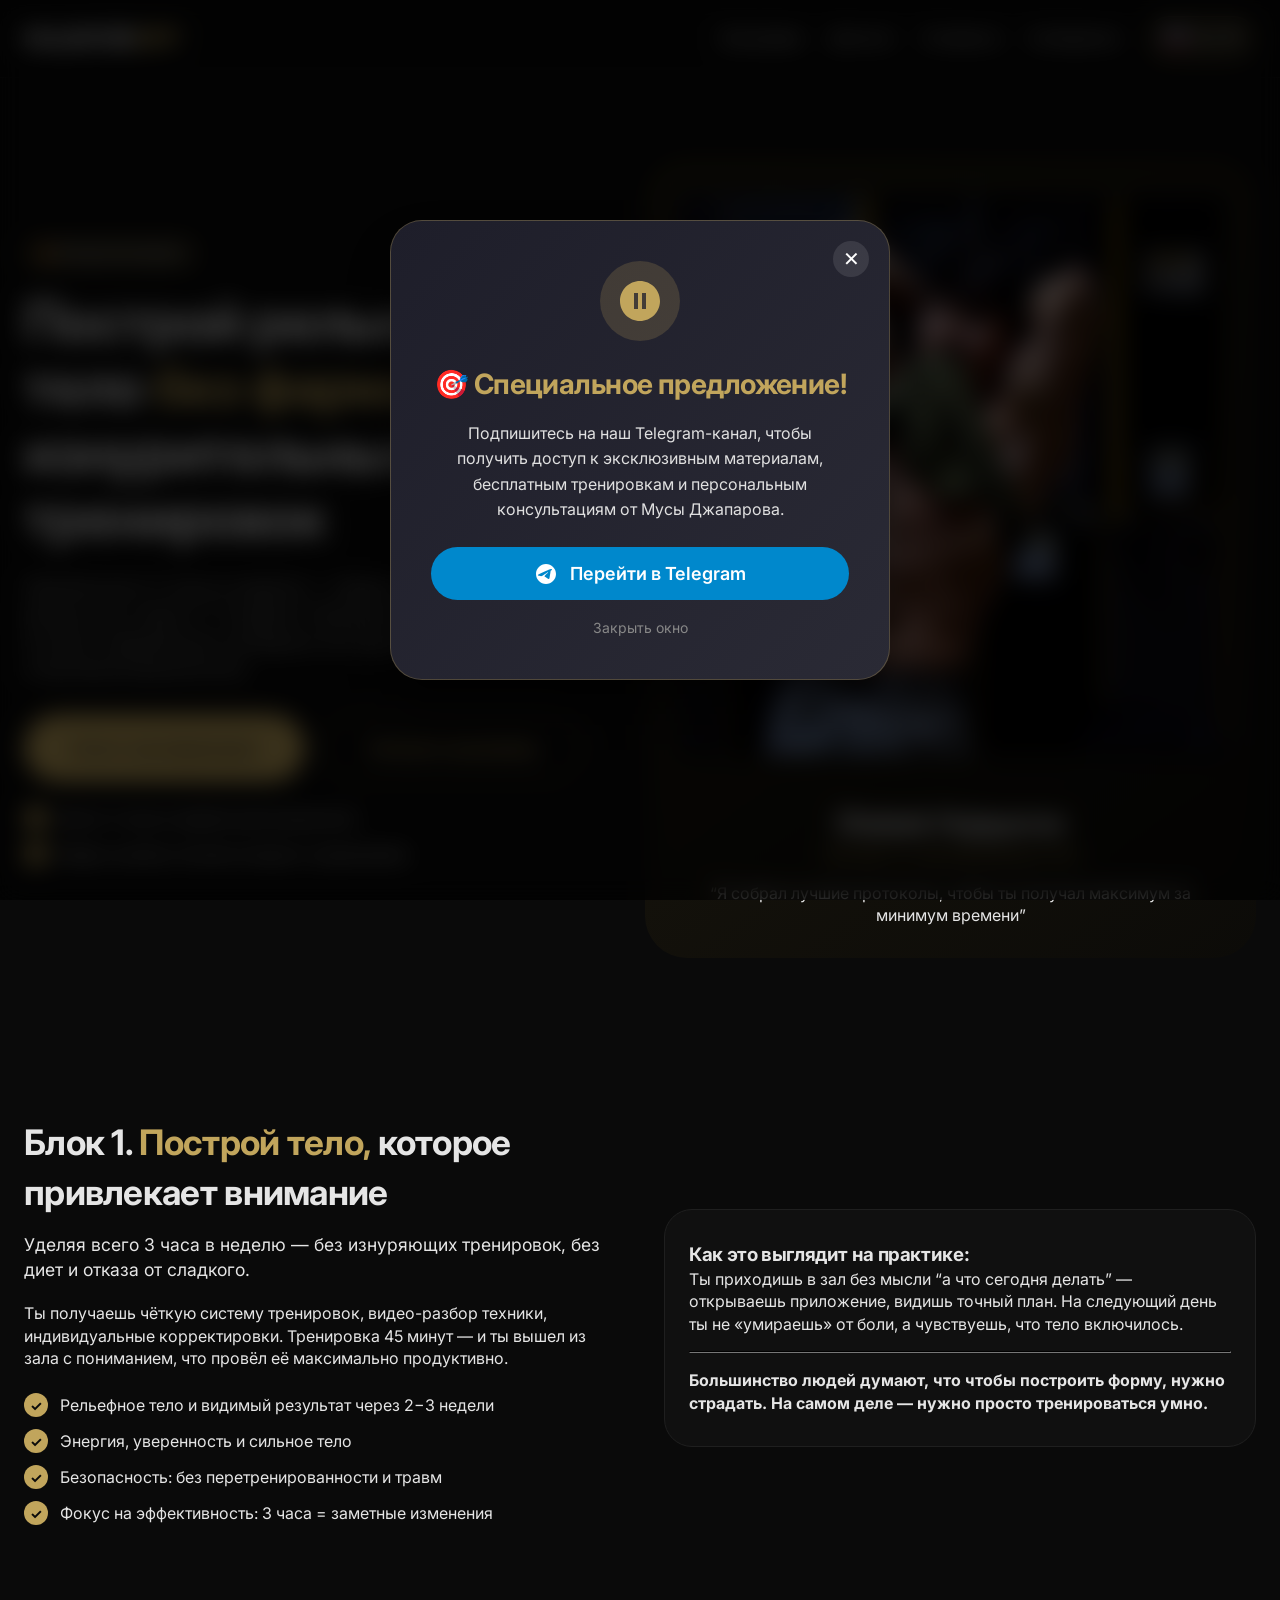
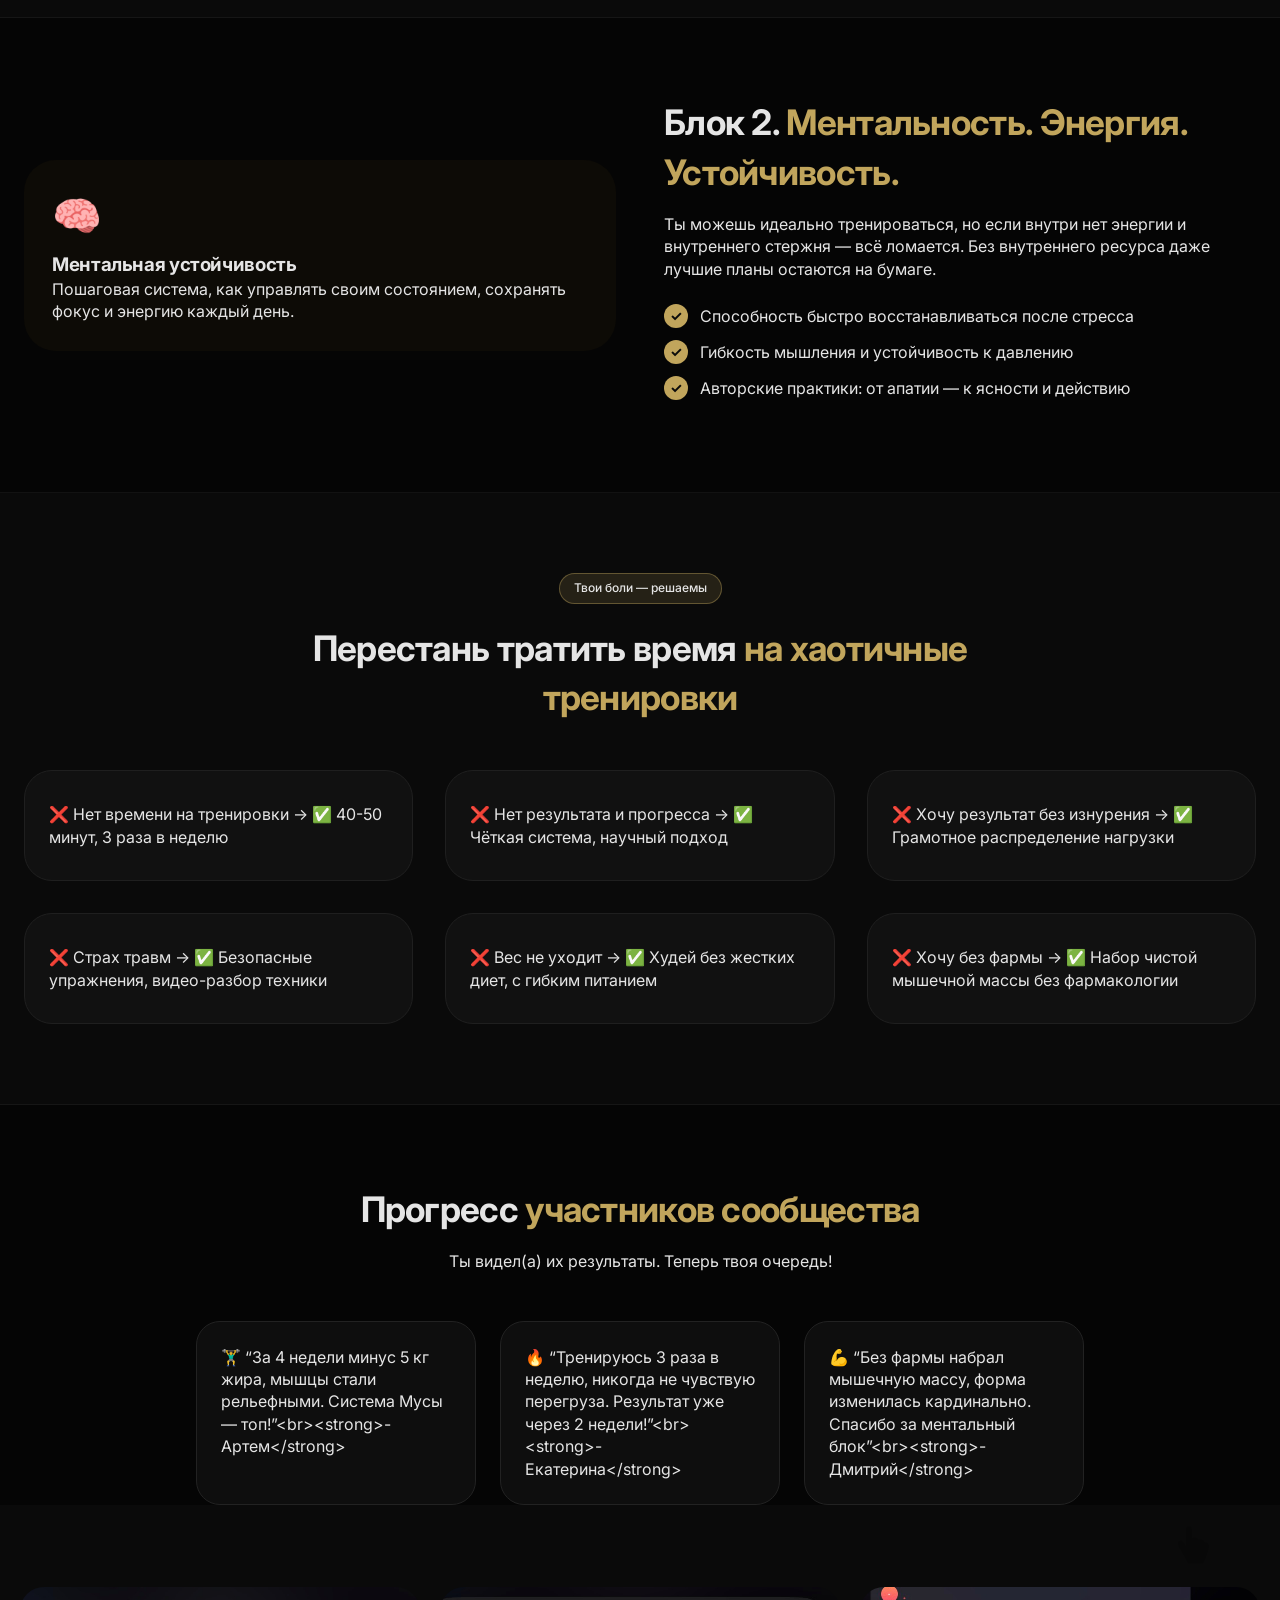
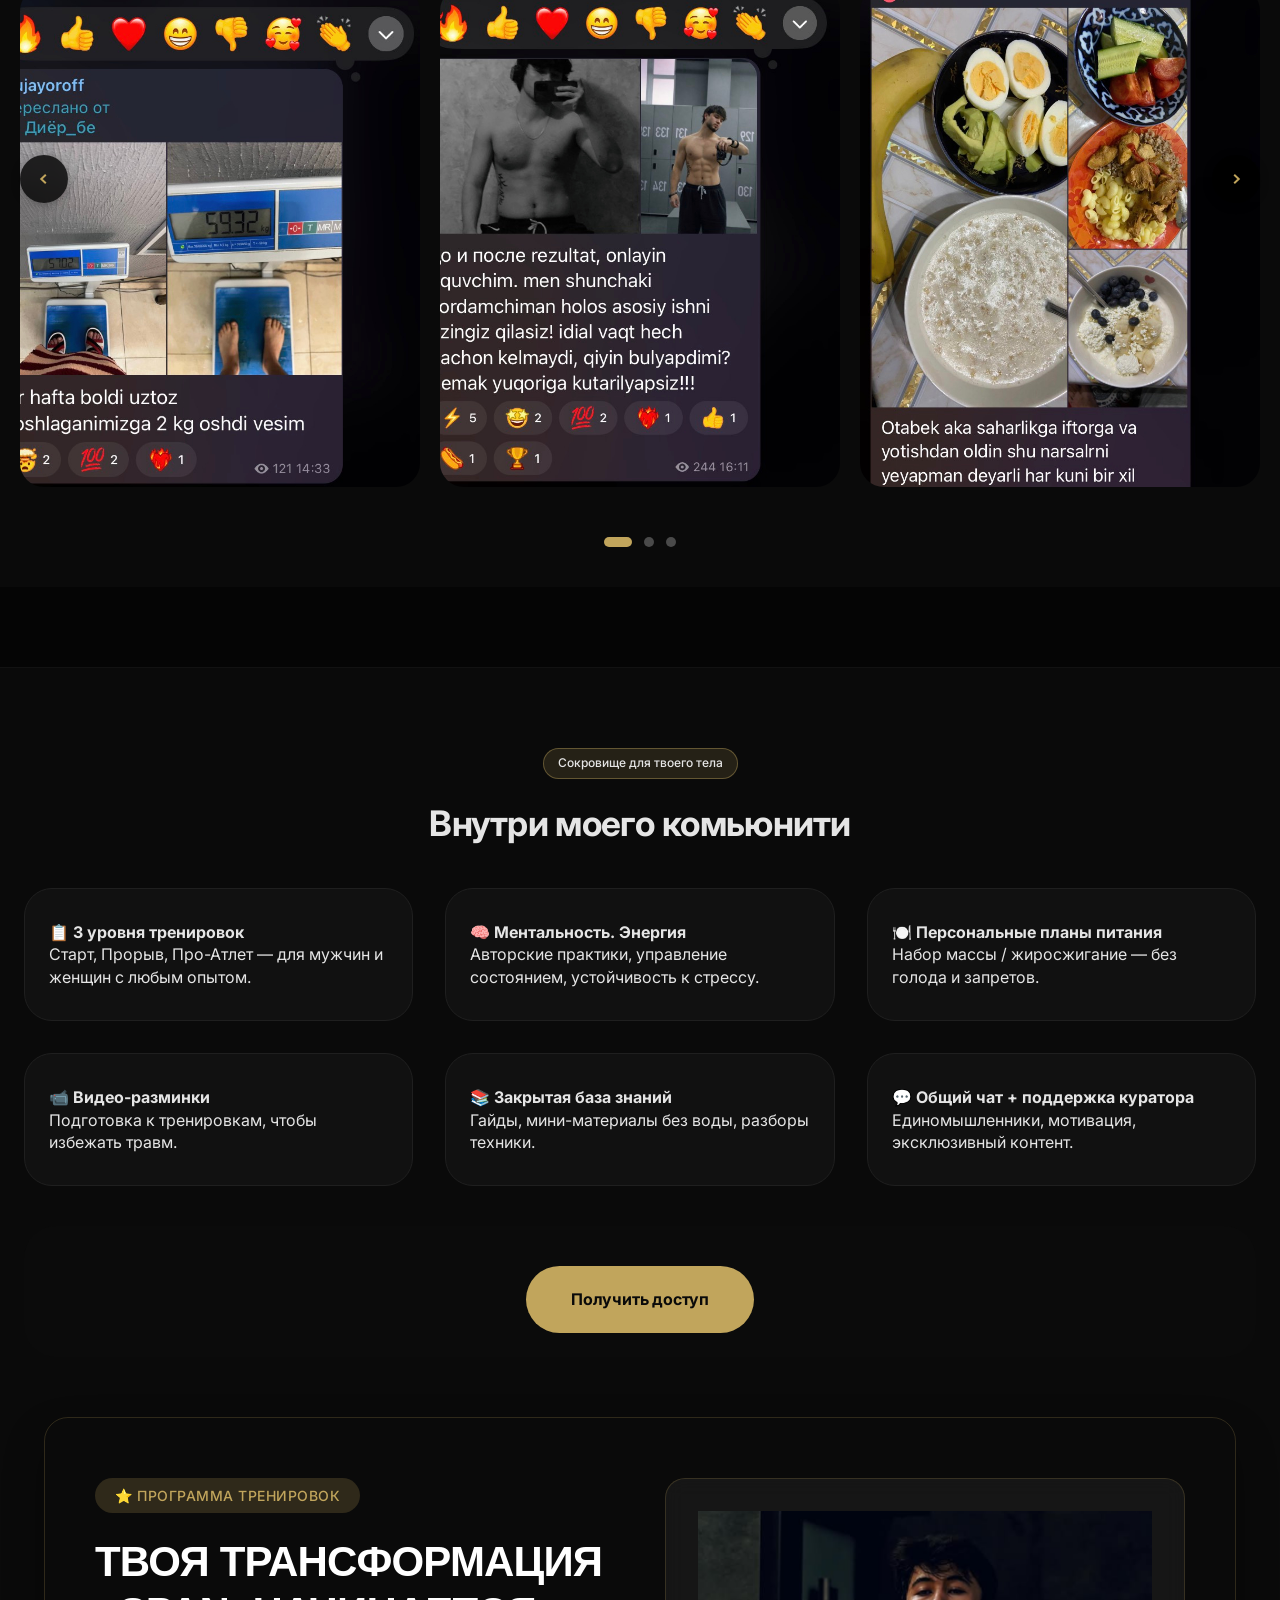
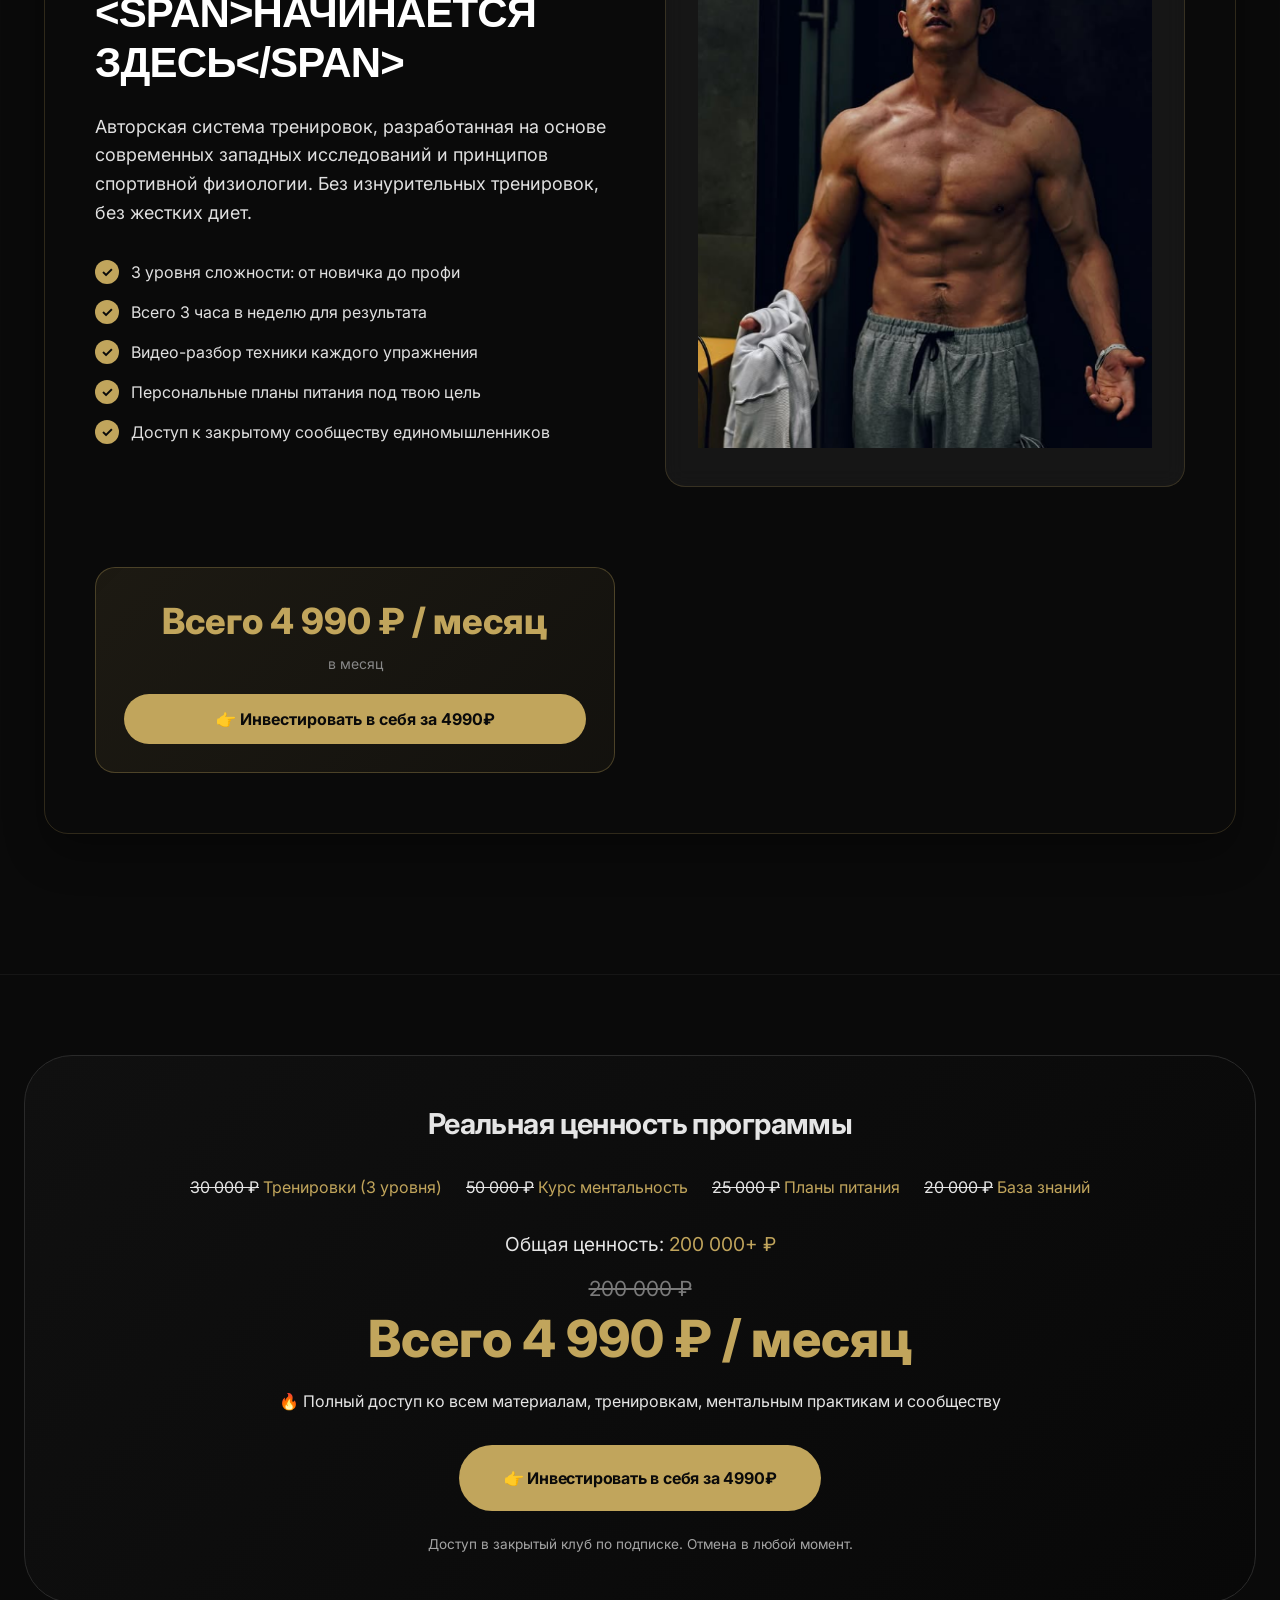
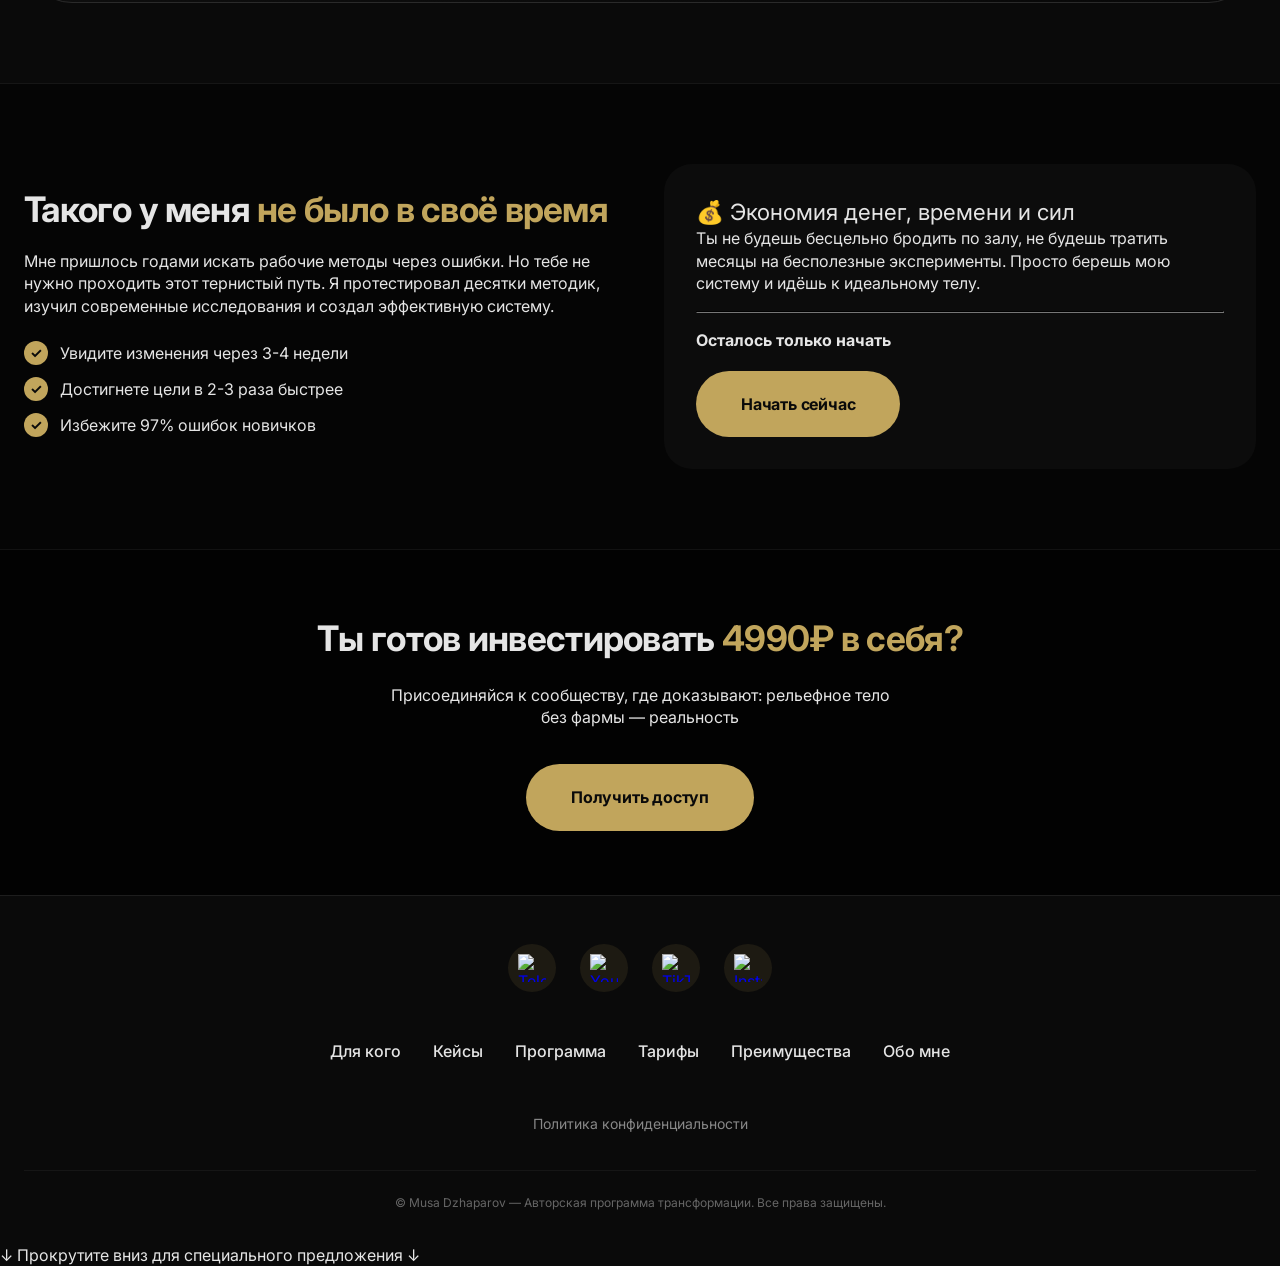
==== index.html @ e281242e "feat: Try to fix" ====
<!DOCTYPE html>
<html lang="en">

<head>
  <meta charset="UTF-8">
  <meta name="viewport" content="width=device-width, initial-scale=1.0, viewport-fit=cover">
  <title>Otabek Hujayorov — Training Program</title>
  <!-- Google Fonts + simple reset -->
  <link
    href="https://fonts.googleapis.com/css2?family=Inter:opsz,wght@14..32,300;14..32,400;14..32,500;14..32,600;14..32,700;14..32,800&display=swap"
    rel="stylesheet">
  <link rel="stylesheet" href="./style.css">
</head>

<body>

  <nav class="navbar">
    <div class="container nav-container">
      <div class="logo">HUJAYOR<span class="gold-text">OFF</span></div>

      <!-- Desktop Navigation Links -->
      <div class="nav-links">
        <a href="#program" data-key="navProgram">Программа</a>
        <a href="#for-who" data-key="navForWho">Для кого</a>
        <a href="#price" data-key="navPrice">Стоимость</a>
        <a href="#community" data-key="navCommunity">Сообщество</a>

        <!-- Language Dropdown with Flags (Desktop) -->
        <div class="lang-dropdown">
          <div class="lang-btn">
            <span class="flag-icon" id="currentFlag">🇷🇺</span>
            <span id="currentLang">RU</span>
            <span>▼</span>
          </div>
          <div class="dropdown-content">
            <div class="lang-option" data-lang="ru">
              <span class="flag-icon">🇷🇺</span>
              <span>Русский</span>
            </div>
            <div class="lang-option" data-lang="en">
              <span class="flag-icon">🇬🇧</span>
              <span>English</span>
            </div>
            <div class="lang-option" data-lang="uz">
              <span class="flag-icon">🇺🇿</span>
              <span>O'zbekcha</span>
            </div>
          </div>
        </div>
      </div>

      <!-- Mobile Language Selector (Outside Burger Menu) -->
      <div class="mobile-lang-selector" id="mobileLangSelector">
        <span class="flag-icon" id="mobileCurrentFlag">🇷🇺</span>
        <span id="mobileCurrentLang">RU</span>
        <span>▼</span>
      </div>

      <!-- Burger Menu Button (Animated to X) -->
      <button class="burger-menu" id="burgerBtn" aria-label="Menu">
        <span></span>
        <span></span>
        <span></span>
      </button>
    </div>
  </nav>

  <!-- Mobile Menu Overlay -->
  <div class="mobile-menu-overlay" id="mobileMenuOverlay">
    <button class="close-menu" id="closeMenuBtn">✕</button>
    <div class="mobile-menu-links">
      <a href="#program" data-key="navProgramMobile">Программа</a>
      <a href="#for-who" data-key="navForWhoMobile">Для кого</a>
      <a href="#price" data-key="navPriceMobile">Стоимость</a>
      <a href="#community" data-key="navCommunityMobile">Сообщество</a>
    </div>
    <!-- Language options inside mobile menu for easy access -->
    <div style="display: flex; gap: 20px; margin-top: 20px;">
      <div class="mobile-lang-option" data-lang="ru"
        style="cursor: pointer; padding: 10px 16px; background: rgba(193, 165, 92, 0.15); border-radius: 40px;">
        <span class="flag-icon">🇷🇺</span> Русский
      </div>
      <div class="mobile-lang-option" data-lang="en"
        style="cursor: pointer; padding: 10px 16px; background: rgba(193, 165, 92, 0.15); border-radius: 40px;">
        <span class="flag-icon">🇬🇧</span> English
      </div>
      <div class="mobile-lang-option" data-lang="uz"
        style="cursor: pointer; padding: 10px 16px; background: rgba(193, 165, 92, 0.15); border-radius: 40px;">
        <span class="flag-icon">🇺🇿</span> O'zbek
      </div>
    </div>
  </div>

  <main>
    <!-- Hero section -->
    <div class="hero" id="hero">
      <div class="container">
        <div class="grid-2">
          <div class="hero-content">
            <div class="badge" data-key="heroBadge">🔥 Авторская методика</div>
            <h1><span data-key="heroTitle1">Построй рельефное тело</span> <span class="gold-text"
                data-key="heroTitle2">без фармы</span> <span data-key="heroTitle3">и изнурительных тренировок</span>
            </h1>
            <p class="hero-desc" data-key="heroDesc">Уделяя всего 3 часа в неделю — первые заметные результаты через 2−3
              недели. Программа разработана на основе современных западных исследований и принципов спортивной
              физиологии.</p>
            <div style="display: flex; gap: 16px; flex-wrap: wrap;">
              <a href="#price" class="btn" data-key="heroBtn1">Начать трансформацию</a>
              <a href="#program" class="btn btn-outline" data-key="heroBtn2">Смотреть программу</a>
            </div>
            <ul class="feature-list">
              <li><span class="check-icon">✓</span> <span data-key="feature2">С любым уровнем подготовки</span></li>
              <li><span class="check-icon">✓</span> <span data-key="feature3">Рельеф без диет и голодовок</span></li>
            </ul>
          </div>
          <div
            style="background: linear-gradient(145deg, #1e1a0f, #0c0b08); border-radius: 42px; padding: 32px; text-align: center;">
            <div style="font-size: 5rem; margin-bottom: 20px;">
              <img src="./assets/images/org.png" alt="user">
            </div>
            <h3 style="font-size: 1.8rem;">Otabek Hujayorov</h3>
            <p style="color: #c1a55c;" data-key="expertTitle">Эксперт по трансформации тела</p>
            <p style="margin-top: 16px;" data-key="expertQuote">“Я собрал лучшие протоколы, чтобы ты получал максимум за
              минимум времени”</p>
          </div>
        </div>
      </div>
    </div>

    <!-- Блок 1: Построй тело -->
    <div class="section" id="program">
      <div class="container">
        <div class="grid-2">
          <div>
            <h2><span data-key="block1Title">Блок 1.</span> <span class="gold-text" data-key="block1TitleGold">Построй
                тело,</span> <span data-key="block1TitleEnd">которое привлекает внимание</span></h2>
            <p style="font-size: 1.1rem; margin-bottom: 20px;" data-key="block1Subtitle">Уделяя всего 3 часа в неделю —
              без изнуряющих тренировок, без диет и отказа от сладкого.</p>
            <p data-key="block1Desc">Ты получаешь чёткую систему тренировок, видео-разбор техники, индивидуальные
              корректировки. Тренировка 45 минут — и ты вышел из зала с пониманием, что провёл её максимально
              продуктивно.</p>
            <ul class="feature-list" style="margin-top: 24px;">
              <li><span class="check-icon">✓</span> <span data-key="block1List1">Рельефное тело и видимый результат
                  через 2−3 недели</span></li>
              <li><span class="check-icon">✓</span> <span data-key="block1List2">Энергия, уверенность и сильное
                  тело</span></li>
              <li><span class="check-icon">✓</span> <span data-key="block1List3">Безопасность: без перетренированности и
                  травм</span></li>
              <li><span class="check-icon">✓</span> <span data-key="block1List4">Фокус на эффективность: 3 часа =
                  заметные изменения</span></li>
            </ul>
          </div>
          <div class="card" style="background: #101010;">
            <h3 data-key="block1CardTitle">Как это выглядит на практике:</h3>
            <p data-key="block1CardDesc">Ты приходишь в зал без мысли “а что сегодня делать” — открываешь приложение,
              видишь точный план. На следующий день ты не «умираешь» от боли, а чувствуешь, что тело включилось.</p>
            <hr>
            <p><strong data-key="block1CardQuote">Большинство людей думают, что чтобы построить форму, нужно страдать.
                На самом деле — нужно просто тренироваться умно.</strong></p>
          </div>
        </div>
      </div>
    </div>

    <!-- Блок 2: Ментальность -->
    <div class="section section-dark" id="for-who">
      <div class="container">
        <div class="grid-2" style="direction: rtl;">
          <div style="direction: ltr;">
            <h2><span data-key="block2Title">Блок 2.</span> <span class="gold-text"
                data-key="block2TitleGold">Ментальность. Энергия. Устойчивость.</span></h2>
            <p data-key="block2Desc">Ты можешь идеально тренироваться, но если внутри нет энергии и внутреннего стержня
              — всё ломается. Без внутреннего ресурса даже лучшие планы остаются на бумаге.</p>
            <ul class="feature-list">
              <li><span class="check-icon">✓</span> <span data-key="block2List1">Способность быстро восстанавливаться
                  после стресса</span></li>
              <li><span class="check-icon">✓</span> <span data-key="block2List2">Гибкость мышления и устойчивость к
                  давлению</span></li>
              <li><span class="check-icon">✓</span> <span data-key="block2List3">Авторские практики: от апатии — к
                  ясности и действию</span></li>
            </ul>
          </div>
          <div style="direction: ltr; background: #0d0b06; border-radius: 32px; padding: 28px;">
            <span style="font-size: 2.5rem;">🧠</span>
            <h3 style="margin-top: 8px;" data-key="block2CardTitle">Ментальная устойчивость</h3>
            <p data-key="block2CardDesc">Пошаговая система, как управлять своим состоянием, сохранять фокус и энергию
              каждый день.</p>
          </div>
        </div>
      </div>
    </div>

    <!-- Проблемы и решения -->
    <div class="section">
      <div class="container">
        <div style="text-align: center; max-width: 700px; margin: 0 auto 48px;">
          <div class="badge" data-key="problemsBadge">Твои боли — решаемы</div>
          <h2><span data-key="problemsTitle">Перестань тратить время</span> <span class="gold-text"
              data-key="problemsTitleGold">на хаотичные тренировки</span></h2>
        </div>
        <div class="grid-3">
          <div class="card" data-key="problem1">❌ Нет времени на тренировки → ✅ 40-50 минут, 3 раза в неделю</div>
          <div class="card" data-key="problem2">❌ Нет результата и прогресса → ✅ Чёткая система, научный подход</div>
          <div class="card" data-key="problem3">❌ Хочу результат без изнурения → ✅ Грамотное распределение нагрузки
          </div>
          <div class="card" data-key="problem4">❌ Страх травм → ✅ Безопасные упражнения, видео-разбор техники</div>
          <div class="card" data-key="problem5">❌ Вес не уходит → ✅ Худей без жестких диет, с гибким питанием</div>
          <div class="card" data-key="problem6">❌ Хочу без фармы → ✅ Набор чистой мышечной массы без фармакологии</div>
        </div>
      </div>
    </div>

    <!-- Прогресс участников -->
    <div class="section section-dark">
      <div class="container">
        <div style="text-align: center; margin-bottom: 48px;">
          <h2><span data-key="testimonialsTitle">Прогресс</span> <span class="gold-text"
              data-key="testimonialsTitleGold">участников сообщества</span></h2>
          <p data-key="testimonialsSubtitle">Ты видел(а) их результаты. Теперь твоя очередь!</p>
        </div>
        <div class="testimonial-grid">
          <div class="testi-card" data-key="testimonial1">🏋️‍♂️ “За 4 недели минус 5 кг жира, мышцы стали рельефными.
            Система Otabek — топ!”<br><strong>- Артем</strong></div>
          <div class="testi-card" data-key="testimonial2">🔥 “Тренируюсь 3 раза в неделю, никогда не чувствую перегруза.
            Результат уже через 2 недели!”<br><strong>- Екатерина</strong></div>
          <div class="testi-card" data-key="testimonial3">💪 “Без фармы набрал мышечную массу, форма изменилась
            кардинально. Спасибо за ментальный блок”<br><strong>- Дмитрий</strong></div>
        </div>
      </div>
      <div class="t1148">
        <!-- Scroll icon and header -->
        <div class="t-container t-container_flex">
          <div class="t1148__scroll-icon-wrapper">
            <svg role="presentation" xmlns="http://www.w3.org/2000/svg" viewBox="0 0 320 300" height="42" width="42">
              <rect class="tooltip-horizontal-scroll-icon_card" x="480" width="200" height="200" rx="5"
                fill="rgba(190,190,190,0.3)"></rect>
              <rect class="tooltip-horizontal-scroll-icon_card" y="0" width="200" height="200" rx="5"
                fill="rgba(190,190,190,0.3)"></rect>
              <rect class="tooltip-horizontal-scroll-icon_card" x="240" width="200" height="200" rx="5"
                fill="rgba(190,190,190,0.3)"></rect>
              <path class="tooltip-horizontal-scroll-icon_hand"
                d="M78.9579 285.7C78.9579 285.7 37.8579 212.5 20.5579 180.8C-2.44209 138.6 -6.2422 120.8 9.6579 112C19.5579 106.5 33.2579 108.8 41.6579 123.4L61.2579 154.6V32.3C61.2579 32.3 60.0579 0 83.0579 0C107.558 0 105.458 32.3 105.458 32.3V91.7C105.458 91.7 118.358 82.4 133.458 86.6C141.158 88.7 150.158 92.4 154.958 104.6C154.958 104.6 185.658 89.7 200.958 121.4C200.958 121.4 236.358 114.4 236.358 151.1C236.358 187.8 192.158 285.7 192.158 285.7H78.9579Z"
                fill="rgba(190,190,190,1)"></path>
            </svg>
          </div>
        </div>

        <!-- Slider navigation buttons -->
        <div class="t1148__controls">
          <button class="t1148__control t1148__control_left" type="button" aria-label="Previous slide" id="prevBtn">
            <svg viewBox="0 0 40 40" fill="none" xmlns="http://www.w3.org/2000/svg">
              <path d="M23 13L15.5 20L23 27" stroke="#c1a55c" stroke-width="2px" vector-effect="non-scaling-stroke">
              </path>
            </svg>
          </button>
          <button class="t1148__control t1148__control_right" type="button" aria-label="Next slide" id="nextBtn">
            <svg viewBox="0 0 40 40" fill="none" xmlns="http://www.w3.org/2000/svg">
              <path d="M23 13L15.5 20L23 27" stroke="#c1a55c" stroke-width="2px" vector-effect="non-scaling-stroke">
              </path>
            </svg>
          </button>
        </div>

        <!-- Slider container -->
        <div class="t1148__slider" id="slider" aria-live="polite">
          <div class="t1148__item" data-index="0">
            <div class="t1148__img-wrapper">
              <img class="t1148__img" src="./assets/images/IMG_7756.jpg" alt="Slide 1 - Training program results"
                loading="lazy">
            </div>
          </div>
          <div class="t1148__item" data-index="1">
            <div class="t1148__img-wrapper">
              <img class="t1148__img" src="./assets/images/IMG_7758.jpg" alt="Slide 3 - Before and after"
                loading="lazy">
            </div>
          </div>
          <div class="t1148__item" data-index="2">
            <div class="t1148__img-wrapper">
              <img class="t1148__img" src="./assets/images/IMG_7757.jpg" alt="Slide 2 - Transformation journey"
                loading="lazy">
            </div>
          </div>
        </div>

        <!-- Dots navigation -->
        <div class="slider-dots" id="dotsContainer">
          <button class="dot active" data-index="0" aria-label="Go to slide 1"></button>
          <button class="dot" data-index="1" aria-label="Go to slide 2"></button>
          <button class="dot" data-index="2" aria-label="Go to slide 3"></button>
        </div>
      </div>
    </div>

    <!-- Что входит в программу + ценность -->
    <div class="section" id="community">
      <div class="container">
        <div style="text-align: center; margin-bottom: 40px;">
          <div class="badge" data-key="communityBadge">Сокровище для твоего тела</div>
          <h2 data-key="communityTitle">Внутри моего комьюнити</h2>
        </div>
        <div class="grid-3">
          <div class="card"><strong data-key="community1Title">📋 3 уровня тренировок</strong><br><span
              data-key="community1Desc">Старт, Прорыв, Про-Атлет — для мужчин и женщин с любым опытом.</span></div>
          <div class="card"><strong data-key="community2Title">🧠 Ментальность. Энергия</strong><br><span
              data-key="community2Desc">Авторские практики, управление состоянием, устойчивость к стрессу.</span></div>
          <div class="card"><strong data-key="community3Title">🍽️ Персональные планы питания</strong><br><span
              data-key="community3Desc">Набор массы / жиросжигание — без голода и запретов.</span></div>
          <div class="card"><strong data-key="community4Title">📹 Видео-разминки</strong><br><span
              data-key="community4Desc">Подготовка к тренировкам, чтобы избежать травм.</span></div>
          <div class="card"><strong data-key="community5Title">📚 Закрытая база знаний</strong><br><span
              data-key="community5Desc">Гайды, мини-материалы без воды, разборы техники.</span></div>
          <div class="card"><strong data-key="community6Title">💬 Общий чат + поддержка куратора</strong><br><span
              data-key="community6Desc">Единомышленники, мотивация, эксклюзивный контент.</span></div>
        </div>
        <div style="margin-top: 40px; background: #0b0b0b; border-radius: 32px; padding: 24px; text-align: center;">
          <a href="#price" class="btn" style="margin-top: 16px;" data-key="footerBtn">Получить доступ</a>
        </div>
        <div class="program-section">
          <div class="program-container">
            <div class="program-card">
              <div class="program-grid">
                <!-- Left Column -->
                <div class="program-left">
                  <div class="program-badge" data-key="badge">⭐ ПРОГРАММА ТРЕНИРОВОК</div>
                  <h2 class="program-title" data-key="title">Твоя трансформация <span>начинается здесь</span></h2>
                  <p class="program-description" data-key="description">
                    Авторская система тренировок, разработанная на основе современных западных исследований и принципов
                    спортивной физиологии. Без изнурительных тренировок, без жестких диет.
                  </p>
                  <ul class="features-list">
                    <li><span class="check-icon">✓</span> <span data-key="feature1">3 уровня сложности: от новичка до
                        профи</span></li>
                    <li><span class="check-icon">✓</span> <span data-key="feature2">Всего 3 часа в неделю для
                        результата</span></li>
                    <li><span class="check-icon">✓</span> <span data-key="feature3">Видео-разбор техники каждого
                        упражнения</span></li>
                    <li><span class="check-icon">✓</span> <span data-key="feature4">Персональные планы питания под твою
                        цель</span></li>
                    <li><span class="check-icon">✓</span> <span data-key="feature5">Доступ к закрытому сообществу
                        единомышленников</span></li>
                  </ul>
                </div>

                <!-- Right Column -->
                <div class="program-right">
                  <div class="stat-card">
                    <img src="assets/images/org2.png" alt="user" width="100%">

                  </div>
                </div>
                <div class="pricing-box">
                  <div class="price-amount" data-key="priceAmount">4 990 ₽</div>
                  <div class="price-period" data-key="pricePeriod">в месяц</div>
                  <a href="#" class="price-btn" data-key="priceBtn">Начать трансформацию →</a>
                </div>
              </div>
            </div>
          </div>
        </div>
      </div>
    </div>
    </div>



    <!-- Блок ценности и цена -->
    <div class="section" id="price">
      <div class="container">
        <div class="price-block">
          <h2 style="font-size: 1.8rem;" data-key="valueTitle">Реальная ценность программы</h2>
          <div style="display: flex; flex-wrap: wrap; justify-content: center; gap: 24px; margin: 32px 0;">
            <div><s>30 000 ₽</s> <span class="gold-text" data-key="value1">Тренировки (3 уровня)</span></div>
            <div><s>50 000 ₽</s> <span class="gold-text" data-key="value2">Курс ментальность</span></div>
            <div><s>25 000 ₽</s> <span class="gold-text" data-key="value3">Планы питания</span></div>
            <div><s>20 000 ₽</s> <span class="gold-text" data-key="value4">База знаний</span></div>
          </div>
          <div style="font-size: 1.2rem; margin-bottom: 16px;"><span data-key="totalValue">Общая ценность:</span> <span
              class="gold-text">200 000+ ₽</span></div>
          <div class="old-price">200 000 ₽</div>
          <div class="new-price"><span data-key="priceAmount">Всего 4 990 ₽ / месяц</span></div>
          <p style="margin: 16px 0;" data-key="priceDesc">🔥 Полный доступ ко всем материалам, тренировкам, ментальным
            практикам и сообществу</p>
          <a href="#" class="btn" style="margin-top: 16px;" data-key="priceBtn">👉 Инвестировать в себя за 4990₽</a>
          <p style="margin-top: 24px; font-size: 0.85rem; opacity: 0.7;" data-key="priceNote">Доступ в закрытый клуб по
            подписке. Отмена в любой момент.</p>
        </div>
      </div>
    </div>

    <!-- Экономия времени и денег -->
    <div class="section section-dark">
      <div class="container">
        <div class="grid-2">
          <div>
            <h2><span data-key="savingsTitle">Такого у меня</span> <span class="gold-text"
                data-key="savingsTitleGold">не было в своё время</span></h2>
            <p data-key="savingsDesc">Мне пришлось годами искать рабочие методы через ошибки. Но тебе не нужно проходить
              этот тернистый путь. Я протестировал десятки методик, изучил современные исследования и создал эффективную
              систему.</p>
            <ul class="feature-list">
              <li><span class="check-icon">✓</span> <span data-key="savingsList1">Увидите изменения через 3-4
                  недели</span></li>
              <li><span class="check-icon">✓</span> <span data-key="savingsList2">Достигнете цели в 2-3 раза
                  быстрее</span></li>
              <li><span class="check-icon">✓</span> <span data-key="savingsList3">Избежите 97% ошибок новичков</span>
              </li>
            </ul>
          </div>
          <div class="value-list">
            <p style="font-size: 1.4rem;" data-key="savingsCardTitle">💰 Экономия денег, времени и сил</p>
            <p data-key="savingsCardDesc">Ты не будешь бесцельно бродить по залу, не будешь тратить месяцы на
              бесполезные эксперименты. Просто берешь мою систему и идёшь к идеальному телу.</p>
            <hr>
            <p><strong data-key="savingsCardQuote">Осталось только начать</strong></p>
            <a href="#price" class="btn" style="margin-top: 20px;" data-key="savingsCardBtn">Начать сейчас</a>
          </div>
        </div>
      </div>

    </div>

    <!-- Footer CTA -->
    <div style="background: #020202; text-align: center; padding: 64px 24px;">
      <h2 style="max-width: 700px; margin: 0 auto;"><span data-key="footerTitle">Ты готов инвестировать</span> <span
          class="gold-text" data-key="footerPrice">4490₽ в себя?</span></h2>
      <p style="margin: 20px auto; max-width: 500px;" data-key="footerDesc">Присоединяйся к сообществу, где доказывают:
        рельефное тело без фармы — реальность</p>
      <a href="#price" class="btn" style="margin-top: 16px;" data-key="footerBtn">Получить доступ</a>
    </div>
  </main>

  <footer class="footer">
    <div class="footer__container">
      <!-- Social Media Icons -->
      <div class="footer__social">
        <div class="footer__social-icon">
          <a href="https://t.me/mysadzm" target="_blank" rel="noopener noreferrer" aria-label="Telegram">
            <img src="https://static.tildacdn.com/tild3463-3933-4833-a566-363435336332/telegram_2.png" alt="Telegram"
              loading="lazy">
          </a>
        </div>
        <div class="footer__social-icon">
          <a href="https://www.youtube.com/@mysadzm" target="_blank" rel="noopener noreferrer" aria-label="YouTube">
            <img src="https://static.tildacdn.com/tild6332-3438-4135-a533-303964366166/3a71386b-3067-4da4-b.png"
              alt="YouTube" loading="lazy">
          </a>
        </div>
        <div class="footer__social-icon">
          <a href="https://www.tiktok.com/@mysadzm" target="_blank" rel="noopener noreferrer" aria-label="TikTok">
            <img src="https://static.tildacdn.com/tild6366-3861-4839-b362-366136376232/559482b9-9ec0-46d6-b.png"
              alt="TikTok" loading="lazy">
          </a>
        </div>
        <div class="footer__social-icon">
          <a href="https://www.instagram.com/mysadzm/profilecard/?igsh=MWNteGRjcGs1YXk1Mw==" target="_blank"
            rel="noopener noreferrer" aria-label="Instagram">
            <img src="https://static.tildacdn.com/tild3530-3066-4865-b233-363536353234/ee66bfe1-1b38-4fcc-b.png"
              alt="Instagram" loading="lazy">
          </a>
        </div>
      </div>

      <!-- Navigation Links -->
      <div class="footer__nav">
        <a href="#dlya-kogo" class="footer__nav-link">Для кого</a>
        <a href="#case" class="footer__nav-link">Кейсы</a>
        <a href="#program" class="footer__nav-link">Программа</a>
        <a href="#price" class="footer__nav-link">Тарифы</a>
        <a href="#program" class="footer__nav-link">Преимущества</a>
        <a href="#obo-mne" class="footer__nav-link">Обо мне</a>
      </div>

      <!-- Privacy Policy -->
      <div class="footer__privacy">
        <a href="#" class="footer__privacy-link">Политика конфиденциальности</a>
      </div>

      <!-- Copyright -->
      <div class="footer__copyright">
        © Musa Dzhaparov — Авторская программа трансформации. Все права защищены.
      </div>
    </div>
  </footer>
  <div class="modal-overlay" id="modalOverlay">
    <div class="modal-container">
      <button class="modal-close" id="closeModalBtn">✕</button>

      <div class="modal-icon">
        <svg viewBox="0 0 24 24" fill="none" xmlns="http://www.w3.org/2000/svg">
          <path d="M12 2C6.48 2 2 6.48 2 12s4.48 10 10 10 10-4.48 10-10S17.52 2 12 2zm-1 14H9V8h2v8zm4 0h-2V8h2v8z"
            fill="#c1a55c"></path>
        </svg>
      </div>

      <h2 class="modal-title" data-key="modalTitle">🎯 Special Offer!</h2>
      <p class="modal-text" data-key="modalText">Subscribe to our Telegram channel to get access to exclusive materials,
        free workouts, and personal consultations from Musa Dzhaparov.</p>

      <a href="https://t.me/mysadzm" target="_blank" class="telegram-btn" id="telegramLink">
        <svg viewBox="0 0 24 24" fill="none" xmlns="http://www.w3.org/2000/svg">
          <path
            d="M12 2C6.48 2 2 6.48 2 12s4.48 10 10 10 10-4.48 10-10S17.52 2 12 2zm4.64 6.8c-.15 1.58-.8 5.42-1.13 7.19-.14.75-.42 1-.68 1.03-.58.05-1.02-.38-1.58-.75-.88-.58-1.38-.94-2.23-1.51-.99-.66-.35-1.02.22-1.61.15-.15 2.71-2.48 2.76-2.69.01-.03.01-.14-.06-.2-.07-.06-.18-.04-.26-.02-.11.02-1.85 1.18-5.22 3.45-.5.34-.94.51-1.35.5-.44-.01-1.29-.25-1.92-.46-.77-.26-1.39-.4-1.34-.85.03-.23.35-.48.97-.74 3.79-1.65 6.31-2.74 7.57-3.27 3.61-1.52 4.36-1.78 4.85-1.79.11 0 .35.03.51.16.13.11.17.25.18.37-.01.07.01.24-.02.38z"
            fill="white"></path>
        </svg>
        <span data-key="telegramBtn">Go to Telegram</span>
      </a>

      <a href="#" class="secondary-link" id="closeLink" data-key="closeLink">Close window</a>
    </div>
  </div>

  <script src="./js/script.js"></script>
</body>

</html>
---- style.css ----
* {
  margin: 0;
  padding: 0;
  box-sizing: border-box;
}

body {
  font-family: "Inter", sans-serif;
  background-color: #0a0a0a;
  color: #e5e5e5;
  line-height: 1.4;
  scroll-behavior: smooth;
  overflow-x: hidden;
}

body.menu-open {
  overflow: hidden;
}

.container {
  max-width: 1280px;
  margin: 0 auto;
  padding: 0 24px;
}

/* buttons & typography */
.btn {
  display: inline-flex;
  align-items: center;
  justify-content: center;
  background: #c1a55c;
  color: #0a0a0a;
  font-weight: 700;
  font-size: 1rem;
  padding: 22px 45px;
  border-radius: 60px;
  text-decoration: none;
  transition: all 0.25s ease;
  border: none;
  cursor: pointer;
  font-family: inherit;
  letter-spacing: -0.2px;
}

.btn:hover {
  background: #dbbc7c;
  transform: scale(0.98);
  box-shadow: 0 8px 20px rgba(193, 165, 92, 0.2);
}

.btn-outline {
  background: transparent;
  border: 1.5px solid #c1a55c;
  color: #c1a55c;
}

.btn-outline:hover {
  background: rgba(193, 165, 92, 0.1);
  transform: scale(0.98);
}

h1,
h2,
h3 {
  font-weight: 700;
  letter-spacing: -0.02em;
}

h2 {
  font-size: 2.2rem;
  margin-bottom: 1rem;
}

.section {
  padding: 80px 0;
  border-bottom: 1px solid rgba(255, 255, 255, 0.05);
  transition: opacity 0.3s ease-in-out;
}

.section-dark {
  background: #050505;
}

.gold-text {
  color: #c1a55c;
}

.badge {
  background: rgba(193, 165, 92, 0.15);
  padding: 6px 14px;
  border-radius: 100px;
  font-size: 0.75rem;
  font-weight: 500;
  display: inline-block;
  margin-bottom: 20px;
  border: 0.5px solid rgba(193, 165, 92, 0.4);
}

/* grid */
.grid-2 {
  display: grid;
  grid-template-columns: repeat(2, 1fr);
  gap: 48px;
  align-items: center;
}

.grid-3 {
  display: grid;
  grid-template-columns: repeat(3, 1fr);
  gap: 32px;
}

.card {
  background: #111111;
  border-radius: 28px;
  padding: 32px 24px;
  border: 1px solid #1f1f1f;
  transition: all 0.2s;
}

.card:hover {
  border-color: #c1a55c40;
  background: #131313;
}

/* pricing highlight */
.price-block {
  background: linear-gradient(135deg, #101010 0%, #080808 100%);
  border-radius: 48px;
  padding: 48px;
  text-align: center;
  border: 1px solid #2a2a2a;
}

.old-price {
  text-decoration: line-through;
  color: #7a7a7a;
  font-size: 1.3rem;
}

.new-price {
  font-size: 3.2rem;
  font-weight: 800;
  color: #c1a55c;
}

/* hero */
.hero {
  min-height: 90vh;
  display: flex;
  align-items: center;
  padding: 80px 0 80px;
  transition: opacity 0.3s ease-in-out;
}

.hero-content h1 {
  font-size: 3.4rem;
  line-height: 1.2;
  margin-bottom: 24px;
}

.hero-desc {
  font-size: 1.2rem;
  color: #b0b0b0;
  max-width: 550px;
  margin-bottom: 32px;
}

/* features list */
.feature-list {
  list-style: none;
  margin-top: 24px;
}

.feature-list li {
  margin-bottom: 12px;
  display: flex;
  align-items: center;
  gap: 12px;
}

.check-icon {
  color: #c1a55c;
  font-weight: bold;
  font-size: 1.2rem;
}

/* testimonial row */
.testimonial-grid {
  display: flex;
  gap: 24px;
  flex-wrap: wrap;
  justify-content: center;
}

.testi-card {
  background: #0e0e0e;
  border-radius: 24px;
  padding: 24px;
  width: 280px;
  border: 1px solid #222;
}

/* Main slider container */
.t1148 {
  width: 100%;
  position: relative;
  background: #0a0a0a;
}

.t-container {
  max-width: 1200px;
  margin: 0 auto;
  padding: 0 20px;
}

.t-container_flex {
  display: flex;
  justify-content: flex-end;
  align-items: center;
  padding: 20px 20px 0;
}

/* Scroll icon wrapper */
.t1148__scroll-icon-wrapper {
  display: inline-flex;
  mix-blend-mode: multiply;
  cursor: pointer;
  transition: opacity 0.3s ease;
}

.t1148__scroll-icon-wrapper:hover {
  opacity: 0.7;
}

/* Slider container */
.t1148__slider {
  display: flex;
  overflow-x: auto;
  scroll-snap-type: x mandatory;
  gap: 20px;
  padding: 20px;
  scroll-behavior: smooth;
  -webkit-overflow-scrolling: touch;
  scrollbar-width: thin;
}

.t1148__slider::-webkit-scrollbar {
  height: 6px;
}

.t1148__slider::-webkit-scrollbar-track {
  background: #1a1a1a;
  border-radius: 10px;
}

.t1148__slider::-webkit-scrollbar-thumb {
  background: #c1a55c;
  border-radius: 10px;
}

/* Individual slide item */
.t1148__item {
  flex: 0 0 auto;
  scroll-snap-align: start;
  width: calc(33.333% - 13.33px);
  transition: transform 0.3s ease;
}

.t1148__item:hover {
  transform: translateY(-5px);
}

/* Image wrapper */
.t1148__img-wrapper {
  position: relative;
  width: 100%;
  height: var(--height, 500px);
  overflow: hidden;
  border-radius: 24px;
  background: #111;
}

.t1148__img {
  width: 100%;
  height: 100%;
  object-fit: cover;
  display: block;
  transition: transform 0.4s ease;
}

.t1148__item:hover .t1148__img {
  transform: scale(1.05);
}

/* Control buttons */
.t1148__controls {
  position: absolute;
  top: var(--top, 250px);
  left: 0;
  right: 0;
  display: flex;
  justify-content: space-between;
  pointer-events: none;
  z-index: 10;
  padding: 0 20px;
}

.t1148__control {
  width: 48px;
  height: 48px;
  border-radius: 50px;
  background-color: rgba(0, 0, 0, 0.8);
  border: none;
  cursor: pointer;
  display: flex;
  align-items: center;
  justify-content: center;
  transition: all 0.3s ease;
  pointer-events: auto;
  backdrop-filter: blur(4px);
  box-shadow: 0 2px 10px rgba(0, 0, 0, 0.3);
}

.t1148__control:hover {
  background-color: rgba(193, 165, 92, 0.9);
  transform: scale(1.1);
}

.t1148__control:active {
  transform: scale(0.95);
}

.t1148__control svg {
  width: 24px;
  height: 24px;
}

.t1148__control_left svg {
  transform: rotate(0deg);
}

.t1148__control_right svg {
  transform: rotate(180deg);
}

/* Dots navigation */
.slider-dots {
  display: flex;
  justify-content: center;
  gap: 12px;
  padding: 30px 20px 40px;
}

.dot {
  width: 10px;
  height: 10px;
  border-radius: 50%;
  background: #4a4a4a;
  cursor: pointer;
  transition: all 0.3s ease;
  border: none;
  padding: 0;
}

.dot:hover {
  background: #c1a55c;
  transform: scale(1.2);
}

.dot.active {
  background: #c1a55c;
  width: 28px;
  border-radius: 5px;
}
/* Main Section */
.program-section {
  width: 100%;
  padding: 60px 20px;
  position: relative;
}

.program-container {
  max-width: 1280px;
  margin: 0 auto;
  position: relative;
}

/* Shape Card */
.program-card {
  border-radius: 24px;
  padding: 60px 50px;
  position: relative;
  overflow: hidden;
  box-shadow: 0 20px 40px rgba(0, 0, 0, 0.3);
  border: 1px solid rgba(193, 165, 92, 0.2);
}

/* Content Grid */
.program-grid {
  display: grid;
  grid-template-columns: 1fr 1fr;
  gap: 50px;
  position: relative;
  z-index: 2;
}

/* Left Column */
.program-left {
  position: relative;
}

.program-badge {
  display: inline-block;
  background: rgba(193, 165, 92, 0.2);
  padding: 8px 20px;
  border-radius: 50px;
  font-size: 14px;
  font-weight: 500;
  color: #c1a55c;
  margin-bottom: 24px;
  letter-spacing: 0.5px;
}

.program-title {
  font-family: "Oswald", sans-serif;
  font-size: 42px;
  font-weight: 700;
  text-transform: uppercase;
  line-height: 1.2;
  color: #ffffff;
  margin-bottom: 24px;
}

.program-title span {
  color: #c1a55c;
}

.program-description {
  font-size: 18px;
  line-height: 1.6;
  color: #e0e0e0;
  margin-bottom: 32px;
}

/* Features List */
.features-list {
  list-style: none;
  margin-top: 32px;
}

.features-list li {
  display: flex;
  align-items: center;
  gap: 12px;
  margin-bottom: 16px;
  font-size: 16px;
  color: #e0e0e0;
}

.check-icon {
  width: 24px;
  height: 24px;
  background: #c1a55c;
  border-radius: 50%;
  display: inline-flex;
  align-items: center;
  justify-content: center;
  color: #0a0a0a;
  font-weight: bold;
  font-size: 14px;
  flex-shrink: 0;
}

/* Right Column */
.program-right {
  position: relative;
}

.stat-card {
  background: rgba(255, 255, 255, 0.05);
  border-radius: 20px;
  padding: 32px;
  margin-bottom: 30px;
  backdrop-filter: blur(10px);
  border: 1px solid rgba(193, 165, 92, 0.2);
  transition: transform 0.3s ease;
}

.stat-card:hover {
  transform: translateY(-5px);
  border-color: rgba(193, 165, 92, 0.5);
}

.stat-number {
  font-family: "Oswald", sans-serif;
  font-size: 48px;
  font-weight: 700;
  color: #c1a55c;
  line-height: 1;
  margin-bottom: 12px;
}

.stat-title {
  font-size: 20px;
  font-weight: 600;
  color: #ffffff;
  margin-bottom: 8px;
}

.stat-desc {
  font-size: 14px;
  color: #aaa;
  line-height: 1.5;
}

/* Pricing Box */
.pricing-box {
  background: linear-gradient(
    135deg,
    rgba(193, 165, 92, 0.1) 0%,
    rgba(193, 165, 92, 0.05) 100%
  );
  border-radius: 20px;
  padding: 28px;
  text-align: center;
  border: 1px solid rgba(193, 165, 92, 0.3);
}

.price-amount {
  font-size: 36px;
  font-weight: 800;
  color: #c1a55c;
  margin-bottom: 8px;
}

.price-period {
  font-size: 14px;
  color: #888;
  margin-bottom: 20px;
}

.price-btn {
  display: inline-block;
  background: #c1a55c;
  color: #0a0a0a;
  padding: 14px 32px;
  border-radius: 50px;
  text-decoration: none;
  font-weight: 700;
  transition: all 0.3s ease;
  width: 100%;
  text-align: center;
}

.price-btn:hover {
  background: #dbbc7c;
  transform: scale(1.02);
}

/* Responsive Design */
@media (max-width: 1024px) {
  .program-card {
    padding: 40px 35px;
  }

  .program-title {
    font-size: 36px;
  }

  .program-description {
    font-size: 16px;
  }

  .stat-number {
    font-size: 40px;
  }

  .stat-title {
    font-size: 18px;
  }
}

@media (max-width: 900px) {
  .program-grid {
    grid-template-columns: 1fr;
    gap: 40px;
  }

  .program-title {
    font-size: 32px;
  }
}

@media (max-width: 768px) {
  .program-section {
    padding: 40px 16px;
  }

  .program-card {
    padding: 30px 24px;
  }

  .program-title {
    font-size: 28px;
  }

  .program-description {
    font-size: 15px;
  }

  .features-list li {
    font-size: 14px;
  }

  .stat-number {
    font-size: 36px;
  }

  .stat-title {
    font-size: 16px;
  }

  .price-amount {
    font-size: 32px;
  }
}

@media (max-width: 480px) {
  .program-title {
    font-size: 24px;
  }

  .program-badge {
    font-size: 12px;
    padding: 6px 16px;
  }

  .stat-card {
    padding: 24px;
  }

  .stat-number {
    font-size: 32px;
  }
}

/* Animation */
@keyframes fadeInUp {
  from {
    opacity: 0;
    transform: translateY(30px);
  }

  to {
    opacity: 1;
    transform: translateY(0);
  }
}

.program-card {
  animation: fadeInUp 0.6s ease-out;
}

.stat-card {
  animation: fadeInUp 0.5s ease-out;
  animation-fill-mode: both;
}

.stat-card:nth-child(1) {
  animation-delay: 0.1s;
}

.stat-card:nth-child(2) {
  animation-delay: 0.2s;
}

.pricing-box {
  animation: fadeInUp 0.5s ease-out;
  animation-delay: 0.3s;
  animation-fill-mode: both;
}
/* Responsive breakpoints */
@media (max-width: 1024px) {
  .t1148__item {
    width: calc(50% - 10px);
  }

  .t1148__img-wrapper {
    --height: 100%;
  }

  .t1148__controls {
    --top: 200px;
  }
}

@media (max-width: 768px) {
  .t1148__item {
    width: calc(100% - 0px);
  }

  .t1148__img-wrapper {
    --height: 350px;
  }

  .t1148__controls {
    --top: 175px;
    padding: 0 15px;
  }

  .t1148__control {
    width: 40px;
    height: 40px;
  }

  .t1148__control svg {
    width: 20px;
    height: 20px;
  }

  .t-container_flex {
    padding: 15px 20px 0;
  }
}

@media (max-width: 480px) {
  .t1148__img-wrapper {
    --height: 280px;
  }

  .t1148__controls {
    --top: 140px;
  }

  .slider-dots {
    padding: 20px 20px 30px;
    gap: 10px;
  }

  .dot.active {
    width: 24px;
  }
}

/* Animation for scroll icon */
@keyframes scrollHandAnim {
  0% {
    transform: translateX(80px) scale(1);
    opacity: 0;
  }

  10% {
    transform: translateX(80px) scale(1);
    opacity: 1;
  }

  20%,
  60% {
    transform: translateX(175px) scale(0.6);
    opacity: 1;
  }

  80% {
    transform: translateX(5px) scale(0.6);
    opacity: 1;
  }

  100% {
    transform: translateX(5px) scale(0.6);
    opacity: 0;
  }
}

@keyframes scrollCardAnim {
  0%,
  60% {
    transform: translateX(0);
  }

  80%,
  100% {
    transform: translateX(-240px);
  }
}

.tooltip-horizontal-scroll-icon_hand {
  animation: scrollHandAnim 2s infinite;
}

.tooltip-horizontal-scroll-icon_card {
  animation: scrollCardAnim 2s infinite;
}

/* Utility classes */
.hidden {
  display: none;
}

/* responsive */
@media (max-width: 900px) {
  .grid-2,
  .grid-3 {
    grid-template-columns: 1fr;
    gap: 32px;
  }

  .hero h1 {
    font-size: 2.4rem;
  }

  .section {
    padding: 60px 0;
  }

  .price-block {
    padding: 32px 20px;
  }

  .new-price {
    font-size: 2.4rem;
  }
}

@media (max-width: 640px) {
  .container {
    padding: 0 20px;
  }

  .btn {
    padding: 12px 24px;
  }
}

/* nav fixed with language dropdown and burger menu */
.navbar {
  position: sticky;
  top: 0;
  background: rgba(10, 10, 10, 0.92);
  backdrop-filter: blur(12px);
  z-index: 1000;
  border-bottom: 1px solid rgba(255, 255, 255, 0.05);
  padding: 16px 0;
}

.nav-container {
  display: flex;
  justify-content: space-between;
  align-items: center;
  flex-wrap: wrap;
  gap: 16px;
}

.logo {
  font-weight: 800;
  font-size: 1.5rem;
  letter-spacing: -0.5px;
}

/* Desktop Navigation Links */
.nav-links {
  display: flex;
  gap: 28px;
  align-items: center;
  flex-wrap: wrap;
}

.nav-links a {
  color: #ddd;
  text-decoration: none;
  font-weight: 500;
  font-size: 0.9rem;
  transition: color 0.2s;
}

.nav-links a:hover {
  color: #c1a55c;
}

/* Language Dropdown Styles - Desktop */
.lang-dropdown {
  position: relative;
  display: inline-block;
}

.lang-btn {
  background: rgba(193, 165, 92, 0.15);
  border: 1px solid rgba(193, 165, 92, 0.4);
  border-radius: 40px;
  padding: 8px 16px;
  cursor: pointer;
  display: flex;
  align-items: center;
  gap: 8px;
  font-weight: 500;
  font-size: 0.9rem;
  color: #e5e5e5;
  transition: all 0.2s;
}

.lang-btn:hover {
  background: rgba(193, 165, 92, 0.25);
  border-color: #c1a55c;
}

.flag-icon {
  font-size: 1.2rem;
}

.dropdown-content {
  position: absolute;
  top: 100%;
  right: 0;
  background: #1a1a1a;
  border: 1px solid #333;
  border-radius: 16px;
  min-width: 140px;
  z-index: 10;
  display: none;
  margin-top: 8px;
  overflow: hidden;
  box-shadow: 0 8px 24px rgba(0, 0, 0, 0.3);
}

.lang-dropdown:hover .dropdown-content {
  display: block;
}

.lang-option {
  display: flex;
  align-items: center;
  gap: 10px;
  padding: 12px 16px;
  cursor: pointer;
  transition: background 0.2s;
  color: #e5e5e5;
  text-decoration: none;
}

.lang-option:hover {
  background: #c1a55c;
  color: #0a0a0a;
}

.lang-option:hover .flag-icon {
  filter: brightness(0.9);
}

/* Mobile Language Selector - Outside Burger Menu */
.mobile-lang-selector {
  display: none;
  align-items: center;
  gap: 8px;
  background: rgba(193, 165, 92, 0.15);
  border: 1px solid rgba(193, 165, 92, 0.4);
  border-radius: 40px;
  padding: 6px 12px;
  cursor: pointer;
}

.mobile-lang-selector .flag-icon {
  font-size: 1rem;
}

.mobile-lang-selector span:not(.flag-icon) {
  font-size: 0.85rem;
  font-weight: 500;
}

/* Burger Menu Button - Animated to X */
.burger-menu {
  display: none;
  cursor: pointer;
  flex-direction: column;
  justify-content: space-between;
  width: 30px;
  height: 21px;
  background: transparent;
  border: none;
  z-index: 1001;
  position: relative;
}

.burger-menu span {
  width: 100%;
  height: 3px;
  background-color: #c1a55c;
  border-radius: 3px;
  transition: all 0.3s ease-in-out;
}

/* Animated X shape */
.burger-menu.active span:nth-child(1) {
  transform: translateY(9px) rotate(45deg);
}

.burger-menu.active span:nth-child(2) {
  opacity: 0;
}

.burger-menu.active span:nth-child(3) {
  transform: translateY(-9px) rotate(-45deg);
}

/* Mobile Menu Overlay */
.mobile-menu-overlay {
  position: fixed;
  top: 0;
  left: 0;
  width: 100%;
  height: 100%;
  background: rgba(10, 10, 10, 0.98);
  backdrop-filter: blur(20px);
  z-index: 999;
  transform: translateX(100%);
  transition: transform 0.3s ease-in-out;
  display: flex;
  flex-direction: column;
  justify-content: center;
  align-items: center;
}

.mobile-menu-overlay.active {
  transform: translateX(0);
}

.mobile-menu-links {
  display: flex;
  flex-direction: column;
  align-items: center;
  gap: 32px;
  margin-bottom: 48px;
}

.mobile-menu-links a {
  color: #fff;
  text-decoration: none;
  font-size: 1.5rem;
  font-weight: 600;
  transition: color 0.2s;
}

.mobile-menu-links a:hover {
  color: #c1a55c;
}

.close-menu {
  position: absolute;
  top: 24px;
  right: 24px;
  font-size: 2rem;
  color: #c1a55c;
  cursor: pointer;
  background: none;
  border: none;
  font-weight: 300;
  display: none;
}

hr {
  border-color: #222;
  margin: 16px 0;
}

.value-list {
  background: #0c0c0c;
  border-radius: 28px;
  padding: 32px;
}

/* fade animation for language switch */
.fade-transition {
  transition: opacity 0.25s ease-in-out;
}

/* Footer Styles */
.footer {
  background: #0a0a0a;
  border-top: 1px solid rgba(255, 255, 255, 0.08);
  position: relative;
  width: 100%;
}

.footer__container {
  max-width: 1280px;
  margin: 0 auto;
  padding: 48px 24px 32px;
}

/* Social Icons Section */
.footer__social {
  display: flex;
  justify-content: center;
  gap: 24px;
  margin-bottom: 48px;
  flex-wrap: wrap;
}

.footer__social-icon {
  width: 48px;
  height: 48px;
  border-radius: 50%;
  background: rgba(193, 165, 92, 0.1);
  display: flex;
  align-items: center;
  justify-content: center;
  transition: all 0.3s ease;
  cursor: pointer;
  overflow: hidden;
}

.footer__social-icon a {
  display: flex;
  align-items: center;
  justify-content: center;
  width: 100%;
  height: 100%;
}

.footer__social-icon img {
  width: 28px;
  height: 28px;
  object-fit: contain;
  transition: transform 0.3s ease;
}

.footer__social-icon:hover {
  background: #c1a55c;
  transform: translateY(-3px);
}

.footer__social-icon:hover img {
  transform: scale(1.1);
  filter: brightness(0) invert(1);
}

/* Navigation Links */
.footer__nav {
  display: flex;
  justify-content: center;
  flex-wrap: wrap;
  gap: 32px;
  margin-bottom: 48px;
  row-gap: 20px;
}

.footer__nav-link {
  color: #e5e5e5;
  text-decoration: none;
  font-size: 16px;
  font-weight: 500;
  transition: color 0.3s ease;
  position: relative;
}

.footer__nav-link::after {
  content: "";
  position: absolute;
  bottom: -4px;
  left: 0;
  width: 0;
  height: 2px;
  background: #c1a55c;
  transition: width 0.3s ease;
}

.footer__nav-link:hover {
  color: #c1a55c;
}

.footer__nav-link:hover::after {
  width: 100%;
}

/* Privacy Policy */
.footer__privacy {
  text-align: center;
  margin-bottom: 32px;
}

.footer__privacy-link {
  color: #888;
  text-decoration: none;
  font-size: 14px;
  transition: color 0.3s ease;
  display: inline-block;
  padding: 4px 0;
}

.footer__privacy-link:hover {
  color: #c1a55c;
}

/* Copyright */
.footer__copyright {
  text-align: center;
  color: #666;
  font-size: 12px;
  border-top: 1px solid rgba(255, 255, 255, 0.05);
  padding-top: 24px;
  margin-top: 8px;
}

/* Responsive Design */
@media (max-width: 768px) {
  .footer__container {
    padding: 40px 20px 28px;
  }

  .footer__social {
    gap: 16px;
    margin-bottom: 40px;
  }

  .footer__social-icon {
    width: 44px;
    height: 44px;
  }

  .footer__social-icon img {
    width: 24px;
    height: 24px;
  }

  .footer__nav {
    gap: 24px;
    margin-bottom: 40px;
  }

  .footer__nav-link {
    font-size: 14px;
  }

  .footer__privacy-link {
    font-size: 12px;
  }

  .footer__copyright {
    font-size: 11px;
    padding-top: 20px;
  }
}

@media (max-width: 580px) {
  .footer__container {
    padding: 32px 16px 24px;
  }

  .footer__social {
    gap: 12px;
    margin-bottom: 32px;
  }

  .footer__social-icon {
    width: 40px;
    height: 40px;
  }

  .footer__social-icon img {
    width: 22px;
    height: 22px;
  }

  .footer__nav {
    gap: 16px;
    margin-bottom: 32px;
  }

  .footer__nav-link {
    font-size: 13px;
  }

  /* Two-column layout for mobile nav */
  .footer__nav {
    display: grid;
    grid-template-columns: repeat(2, auto);
    justify-content: center;
    gap: 16px 28px;
  }

  .footer__privacy {
    margin-bottom: 24px;
  }
}

@media (max-width: 380px) {
  .footer__nav {
    grid-template-columns: 1fr;
    text-align: center;
    gap: 12px;
  }

  .footer__nav-link {
    display: block;
    padding: 6px 0;
  }
}

/* Animation for footer appearance */
@keyframes fadeInUp {
  from {
    opacity: 0;
    transform: translateY(20px);
  }

  to {
    opacity: 1;
    transform: translateY(0);
  }
}

.footer {
  animation: fadeInUp 0.5s ease-out;
}

@media (max-width: 768px) {
  .nav-links {
    display: none;
  }

  .burger-menu {
    display: flex;
  }

  .mobile-lang-selector {
    display: flex;
  }

  .nav-container {
    justify-content: space-between;
  }

  .close-menu {
    display: block;
  }
}

@media (min-width: 769px) {
  .mobile-menu-overlay {
    display: none;
  }
}
/* Main Section */
.benefits-section {
  width: 100%;
  padding: 60px 20px;
  position: relative;
}

.benefits-container {
  max-width: 1280px;
  margin: 0 auto;
  position: relative;
}

/* Dark card background */
.benefits-card {
  border-radius: 17px;
  padding: 50px 40px;
  position: relative;
  overflow: hidden;
}

/* Two-column layout */
.benefits-grid {
  display: grid;
  grid-template-columns: 1fr 1fr;
  gap: 60px;
  position: relative;
  z-index: 2;
}

/* Left Column */
.benefits-left {
  position: relative;
}

.section-title {
  font-family: "Oswald", sans-serif;
  font-size: 40px;
  font-weight: 600;
  text-transform: uppercase;
  line-height: 1.2;
  color: #ffffff;
  margin-bottom: 24px;
}

.section-text {
  font-size: 20px;
  line-height: 1.5;
  color: #ffffff;
  margin-bottom: 32px;
}

/* Images positioning */
.img-1 {
  position: absolute;
  top: 180px;
  left: 180px;
  width: 346px;
  height: 383px;
  border-radius: 0;
  object-fit: cover;
  z-index: 3;
}

.img-2 {
  position: absolute;
  top: 50px;
  left: 440px;
  width: 371px;
  height: 452px;
  object-fit: cover;
  z-index: 4;
}

.arrow-icon {
  position: absolute;
  bottom: 180px;
  right: 50px;
  width: 70px;
  height: auto;
  z-index: 5;
}

/* Right Column */
.benefits-right {
  position: relative;
}

.right-title {
  font-family: "Oswald", sans-serif;
  font-size: 40px;
  font-weight: 600;
  text-transform: uppercase;
  line-height: 1.2;
  color: #ffffff;
  margin-bottom: 24px;
}

.right-text {
  font-size: 20px;
  line-height: 1.5;
  color: #ffffff;
  margin-bottom: 60px;
}

/* Benefits list items */
.benefit-items {
  display: flex;
  flex-direction: column;
  gap: 40px;
  margin-top: 40px;
}

.benefit-item {
  display: flex;
  align-items: flex-start;
  gap: 20px;
}

.benefit-icon {
  width: 44px;
  height: 44px;
  flex-shrink: 0;
}

.benefit-icon img {
  width: 100%;
  height: 100%;
  object-fit: contain;
}

.benefit-content {
  flex: 1;
}

.benefit-title {
  font-family: "Oswald", sans-serif;
  font-size: 28px;
  font-weight: 600;
  text-transform: uppercase;
  line-height: 1.3;
  color: #ffffff;
  margin-bottom: 8px;
}

.benefit-title span {
  color: #bcadff;
}

.benefit-desc {
  font-size: 18px;
  font-weight: 500;
  line-height: 1.4;
  color: #ffffff;
}

/* Responsive Design */
@media (max-width: 1024px) {
  .benefits-card {
    padding: 40px 30px;
  }

  .benefits-grid {
    gap: 40px;
  }

  .section-title,
  .right-title {
    font-size: 32px;
  }

  .section-text,
  .right-text {
    font-size: 18px;
  }

  .benefit-title {
    font-size: 24px;
  }

  .benefit-desc {
    font-size: 16px;
  }

  .img-1 {
    width: 280px;
    height: 310px;
    left: 120px;
    top: 150px;
  }

  .img-2 {
    width: 300px;
    height: 365px;
    left: 330px;
    top: 40px;
  }

  .arrow-icon {
    width: 55px;
    bottom: 140px;
    right: 30px;
  }
}

@media (max-width: 900px) {
  .benefits-grid {
    grid-template-columns: 1fr;
    gap: 50px;
  }

  .benefits-left {
    min-height: 500px;
  }

  .img-1 {
    width: 220px;
    height: 244px;
    left: 20px;
    top: auto;
    bottom: 0;
  }

  .img-2 {
    width: 240px;
    height: 292px;
    left: 180px;
    top: auto;
    bottom: 20px;
  }

  .arrow-icon {
    width: 45px;
    bottom: 80px;
    right: 20px;
  }
}

@media (max-width: 768px) {
  .benefits-section {
    padding: 40px 16px;
  }

  .benefits-card {
    padding: 30px 20px;
  }

  .section-title,
  .right-title {
    font-size: 28px;
  }

  .section-text,
  .right-text {
    font-size: 16px;
  }

  .benefit-items {
    gap: 30px;
  }

  .benefit-title {
    font-size: 20px;
  }

  .benefit-desc {
    font-size: 14px;
  }

  .benefit-icon {
    width: 32px;
    height: 32px;
  }

  .img-1 {
    width: 150px;
    height: 166px;
    left: 10px;
  }

  .img-2 {
    width: 180px;
    height: 219px;
    left: 120px;
    bottom: 40px;
  }

  .arrow-icon {
    width: 35px;
    bottom: 60px;
    right: 10px;
  }
}

@media (max-width: 480px) {
  .section-title,
  .right-title {
    font-size: 22px;
  }

  .section-text,
  .right-text {
    font-size: 14px;
  }

  .benefit-title {
    font-size: 18px;
  }

  .benefit-desc {
    font-size: 12px;
  }

  .img-1 {
    width: 120px;
    height: 133px;
  }

  .img-2 {
    width: 150px;
    height: 182px;
    left: 90px;
  }
}

/* Animation */
@keyframes fadeInUp {
  from {
    opacity: 0;
    transform: translateY(30px);
  }
  to {
    opacity: 1;
    transform: translateY(0);
  }
}

.benefits-card {
  animation: fadeInUp 0.6s ease-out;
}

.benefit-item {
  animation: fadeInUp 0.5s ease-out;
  animation-fill-mode: both;
}

.benefit-item:nth-child(1) {
  animation-delay: 0.1s;
}
.benefit-item:nth-child(2) {
  animation-delay: 0.2s;
}
.benefit-item:nth-child(3) {
  animation-delay: 0.3s;
}
/* Modal Overlay */
.modal-overlay {
  position: fixed;
  top: 0;
  left: 0;
  width: 100%;
  height: 100%;
  background: rgba(0, 0, 0, 0.7);
  backdrop-filter: blur(12px);
  z-index: 2000;
  display: none;
  align-items: center;
  justify-content: center;
  animation: fadeIn 0.3s ease;
}

.modal-overlay.active {
  display: flex;
}

@keyframes fadeIn {
  from {
    opacity: 0;
  }
  to {
    opacity: 1;
  }
}

/* Modal Container */
.modal-container {
  position: relative;
  max-width: 500px;
  width: 90%;
  background: linear-gradient(135deg, #1e1e2a 0%, #2a2a35 100%);
  border-radius: 32px;
  padding: 40px;
  text-align: center;
  border: 1px solid rgba(193, 165, 92, 0.3);
  box-shadow: 0 25px 50px rgba(0, 0, 0, 0.5);
  animation: slideUp 0.4s ease;
}

@keyframes slideUp {
  from {
    opacity: 0;
    transform: translateY(50px);
  }
  to {
    opacity: 1;
    transform: translateY(0);
  }
}

/* Close Button */
.modal-close {
  position: absolute;
  top: 20px;
  right: 20px;
  width: 36px;
  height: 36px;
  background: rgba(255, 255, 255, 0.1);
  border: none;
  border-radius: 50%;
  cursor: pointer;
  display: flex;
  align-items: center;
  justify-content: center;
  transition: all 0.3s ease;
  color: #fff;
  font-size: 20px;
  font-weight: 300;
}

.modal-close:hover {
  background: rgba(193, 165, 92, 0.3);
  transform: rotate(90deg);
}

/* Modal Icon */
.modal-icon {
  width: 80px;
  height: 80px;
  background: rgba(193, 165, 92, 0.2);
  border-radius: 50%;
  display: flex;
  align-items: center;
  justify-content: center;
  margin: 0 auto 24px;
}

.modal-icon svg {
  width: 48px;
  height: 48px;
}

/* Modal Title */
.modal-title {
  font-family: "Oswald", "Inter", sans-serif;
  font-size: 28px;
  font-weight: 700;
  color: #c1a55c;
  margin-bottom: 16px;
}

/* Modal Text */
.modal-text {
  font-size: 16px;
  line-height: 1.6;
  color: #e0e0e0;
  margin-bottom: 24px;
}

/* Telegram Button */
.telegram-btn {
  display: inline-flex;
  align-items: center;
  justify-content: center;
  gap: 12px;
  background: #0088cc;
  color: white;
  padding: 14px 32px;
  border-radius: 50px;
  text-decoration: none;
  font-weight: 600;
  font-size: 18px;
  transition: all 0.3s ease;
  width: 100%;
  margin-bottom: 16px;
}

.telegram-btn:hover {
  background: #00a3e0;
  transform: scale(1.02);
  box-shadow: 0 5px 20px rgba(0, 136, 204, 0.3);
}

.telegram-btn svg {
  width: 24px;
  height: 24px;
}

/* Secondary Link */
.secondary-link {
  color: #888;
  text-decoration: none;
  font-size: 14px;
  transition: color 0.3s ease;
}

.secondary-link:hover {
  color: #c1a55c;
}

/* Responsive */
@media (max-width: 768px) {
  .modal-container {
    padding: 32px 24px;
    width: 85%;
  }

  .modal-title {
    font-size: 24px;
  }

  .modal-text {
    font-size: 14px;
  }

  .telegram-btn {
    font-size: 16px;
    padding: 12px 24px;
  }

  .modal-icon {
    width: 60px;
    height: 60px;
  }

  .modal-icon svg {
    width: 36px;
    height: 36px;
  }
}
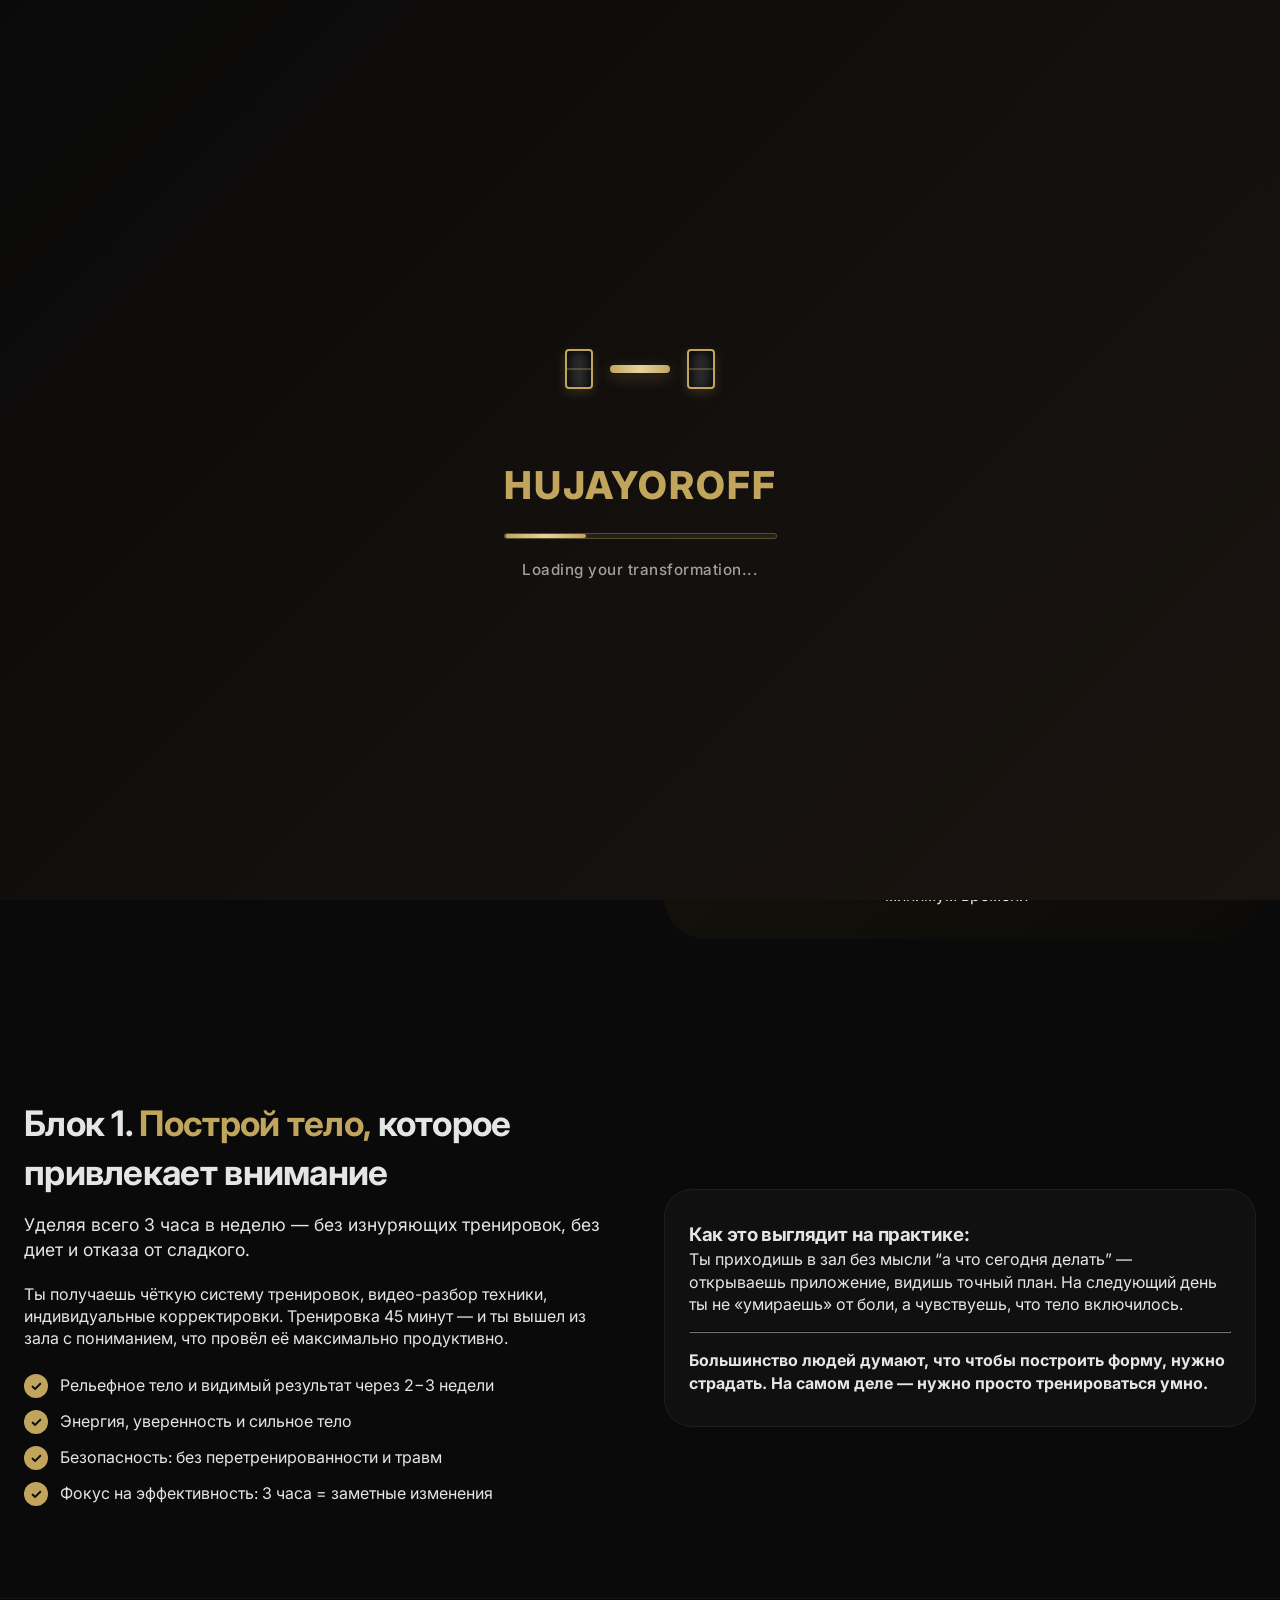
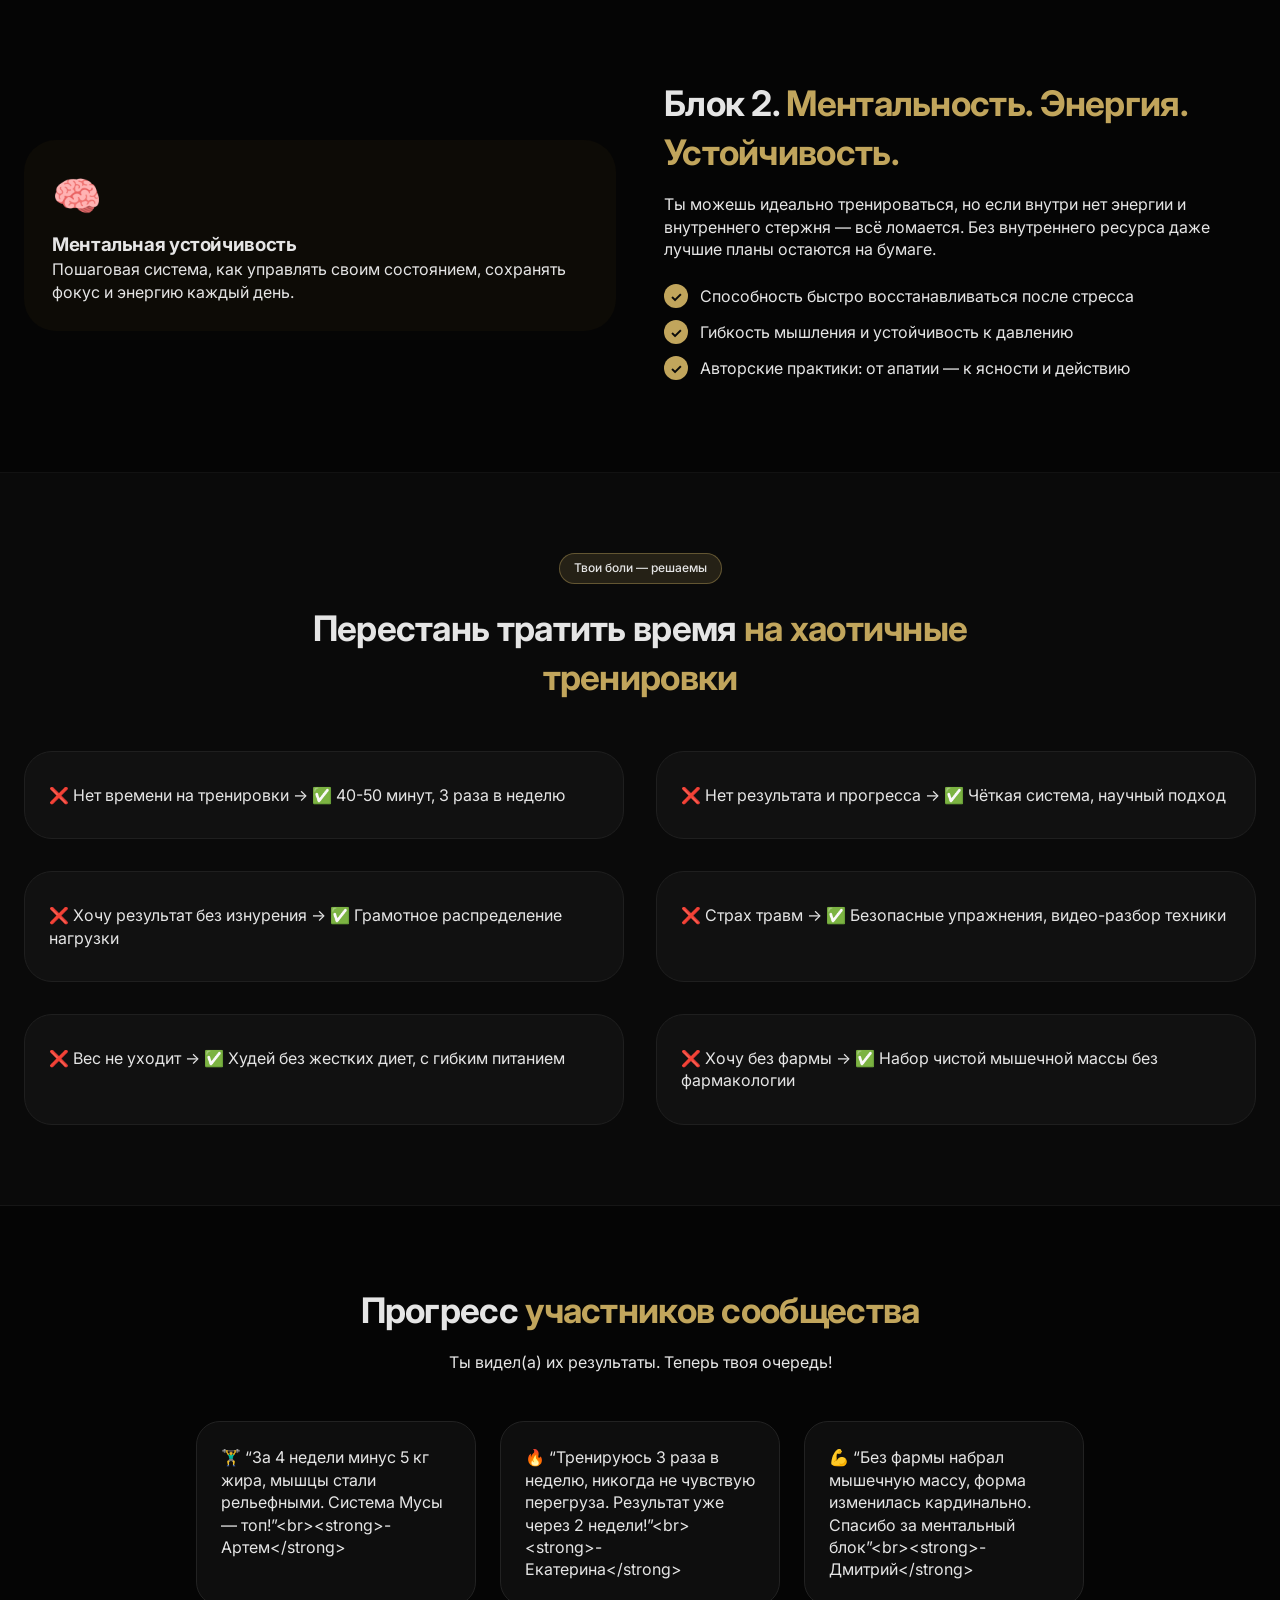
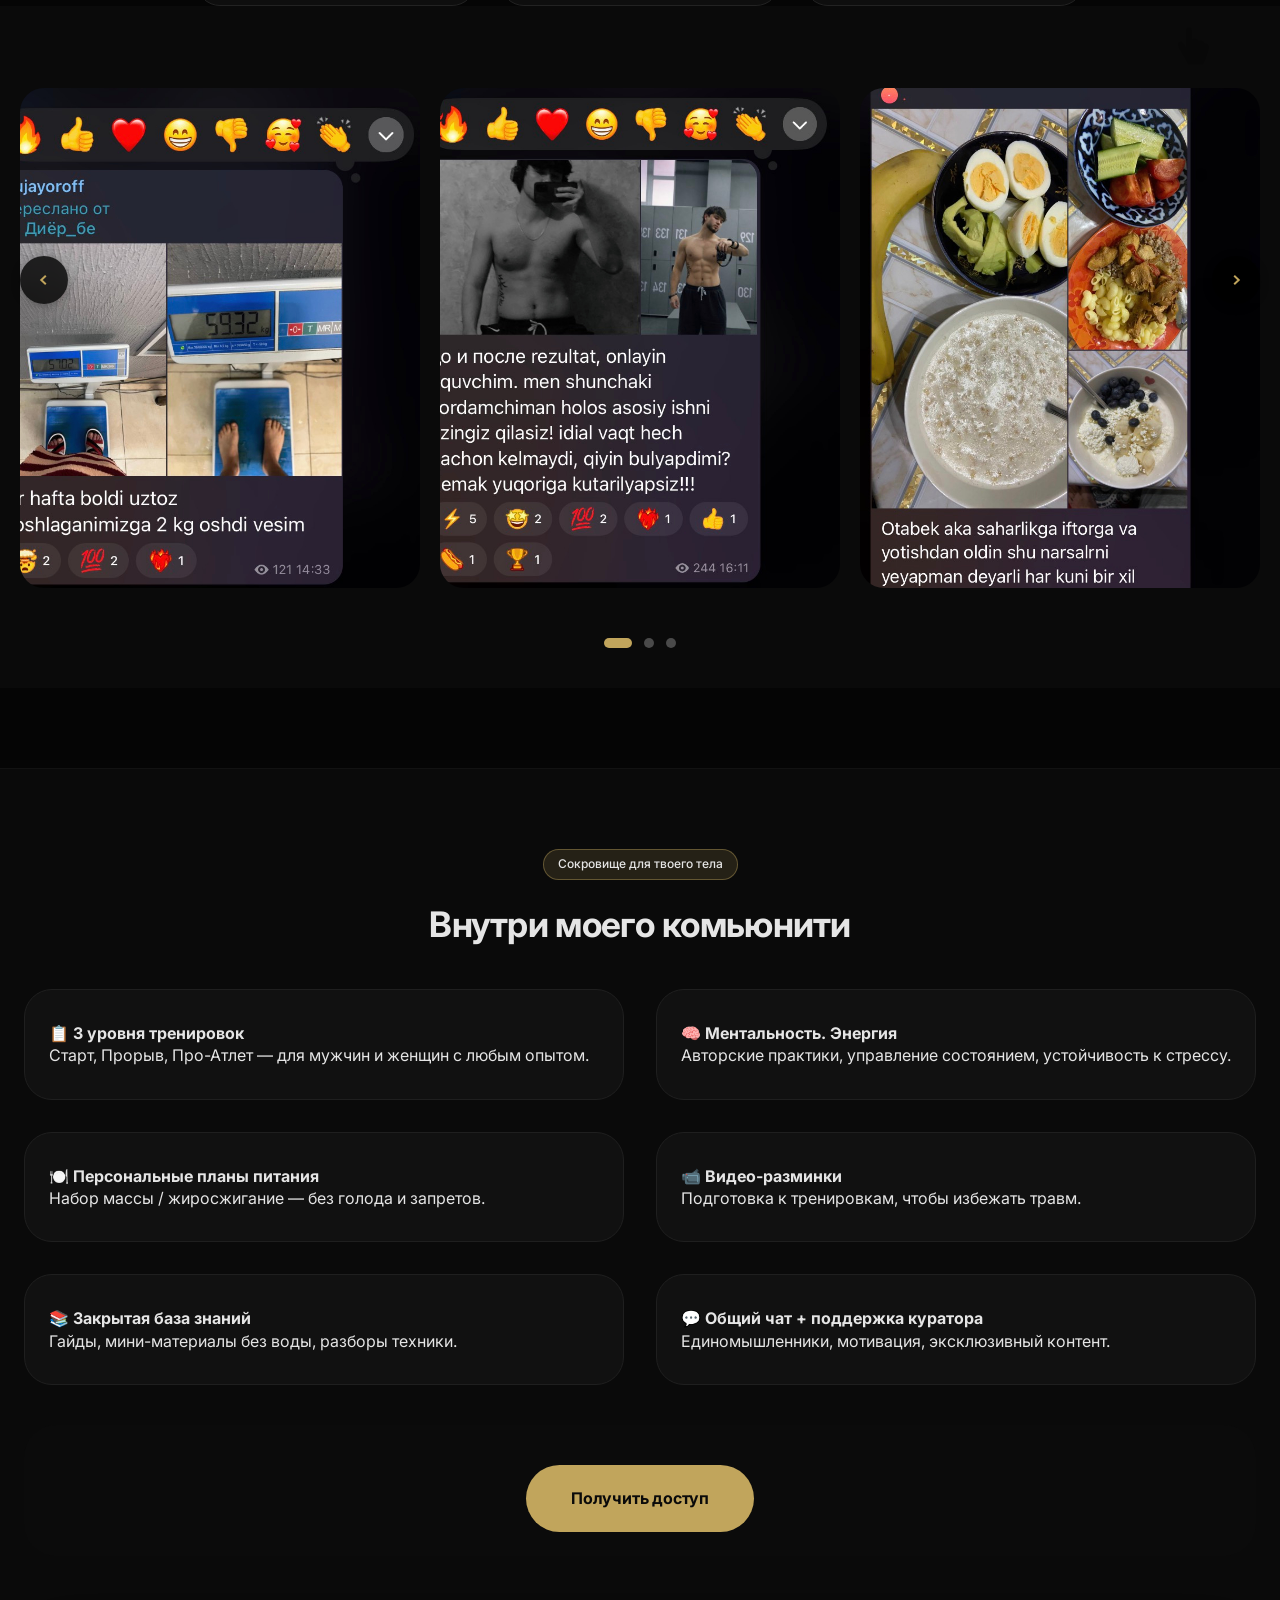
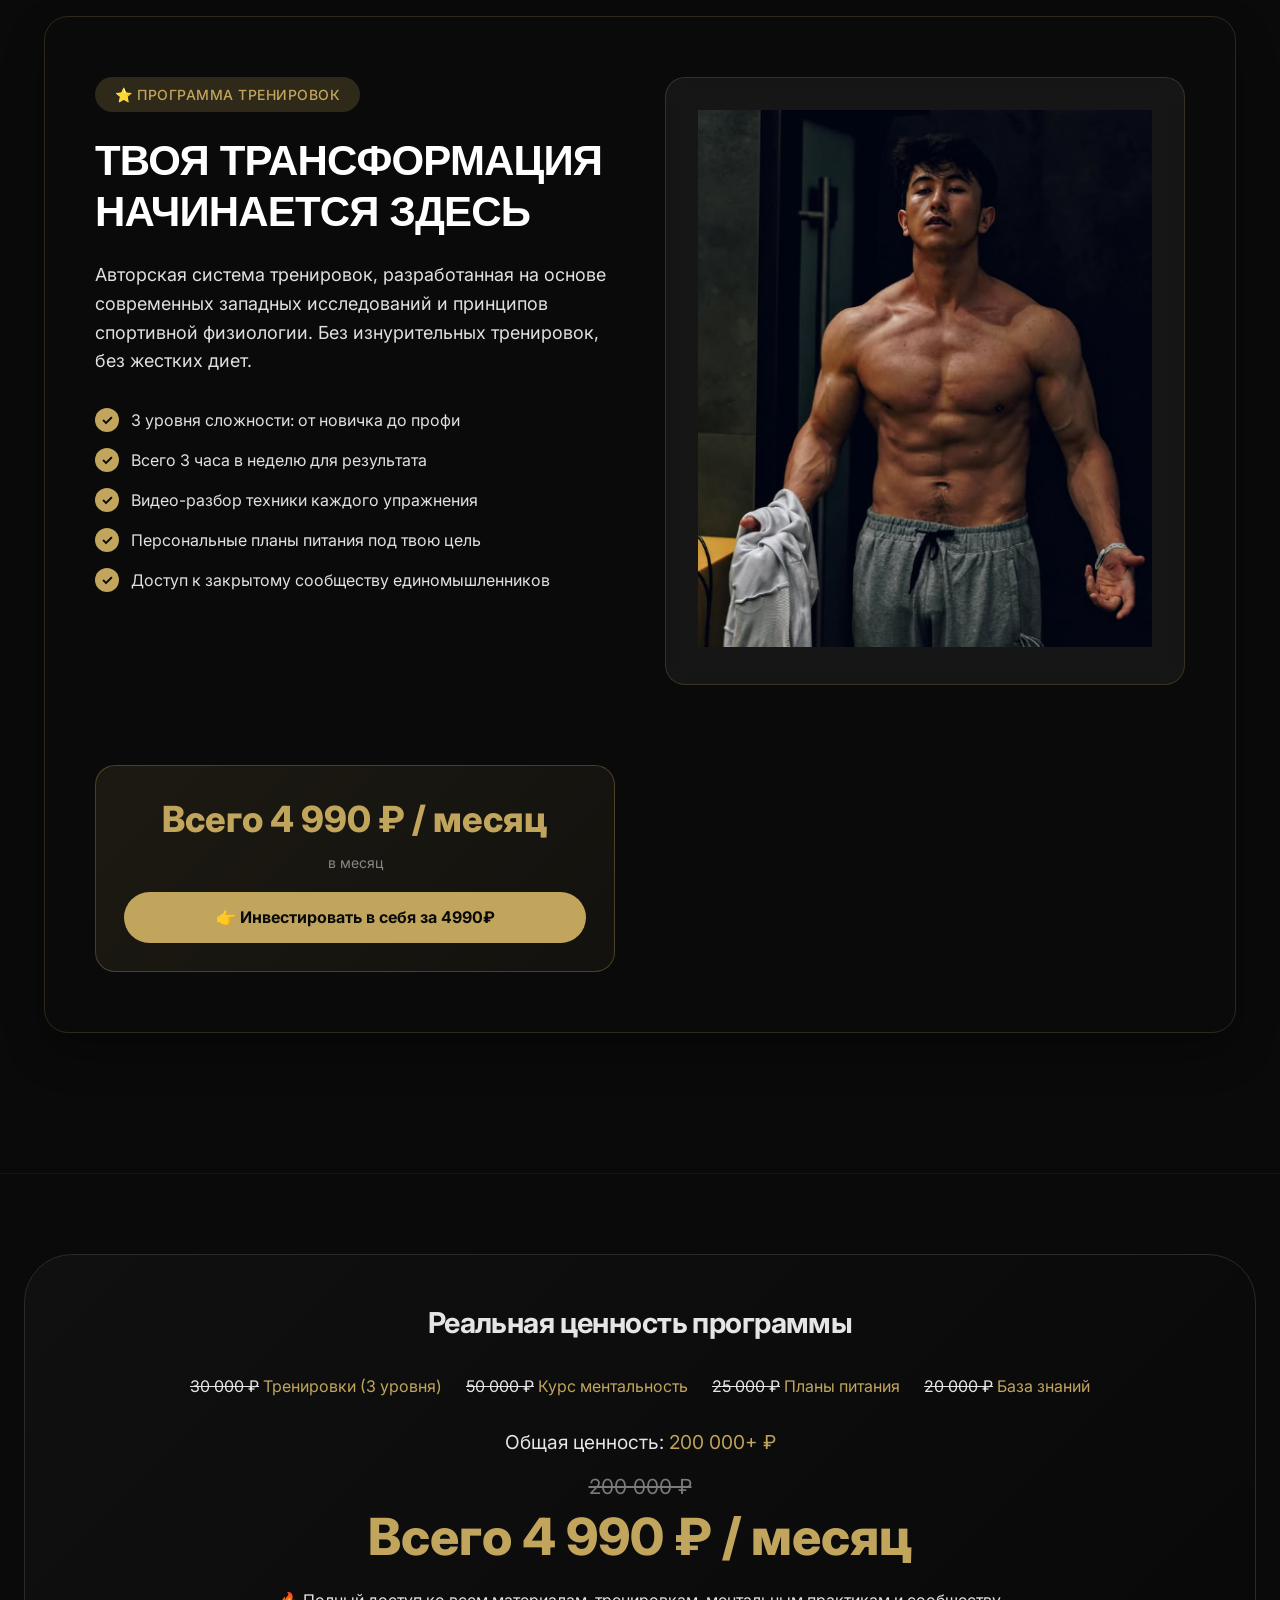
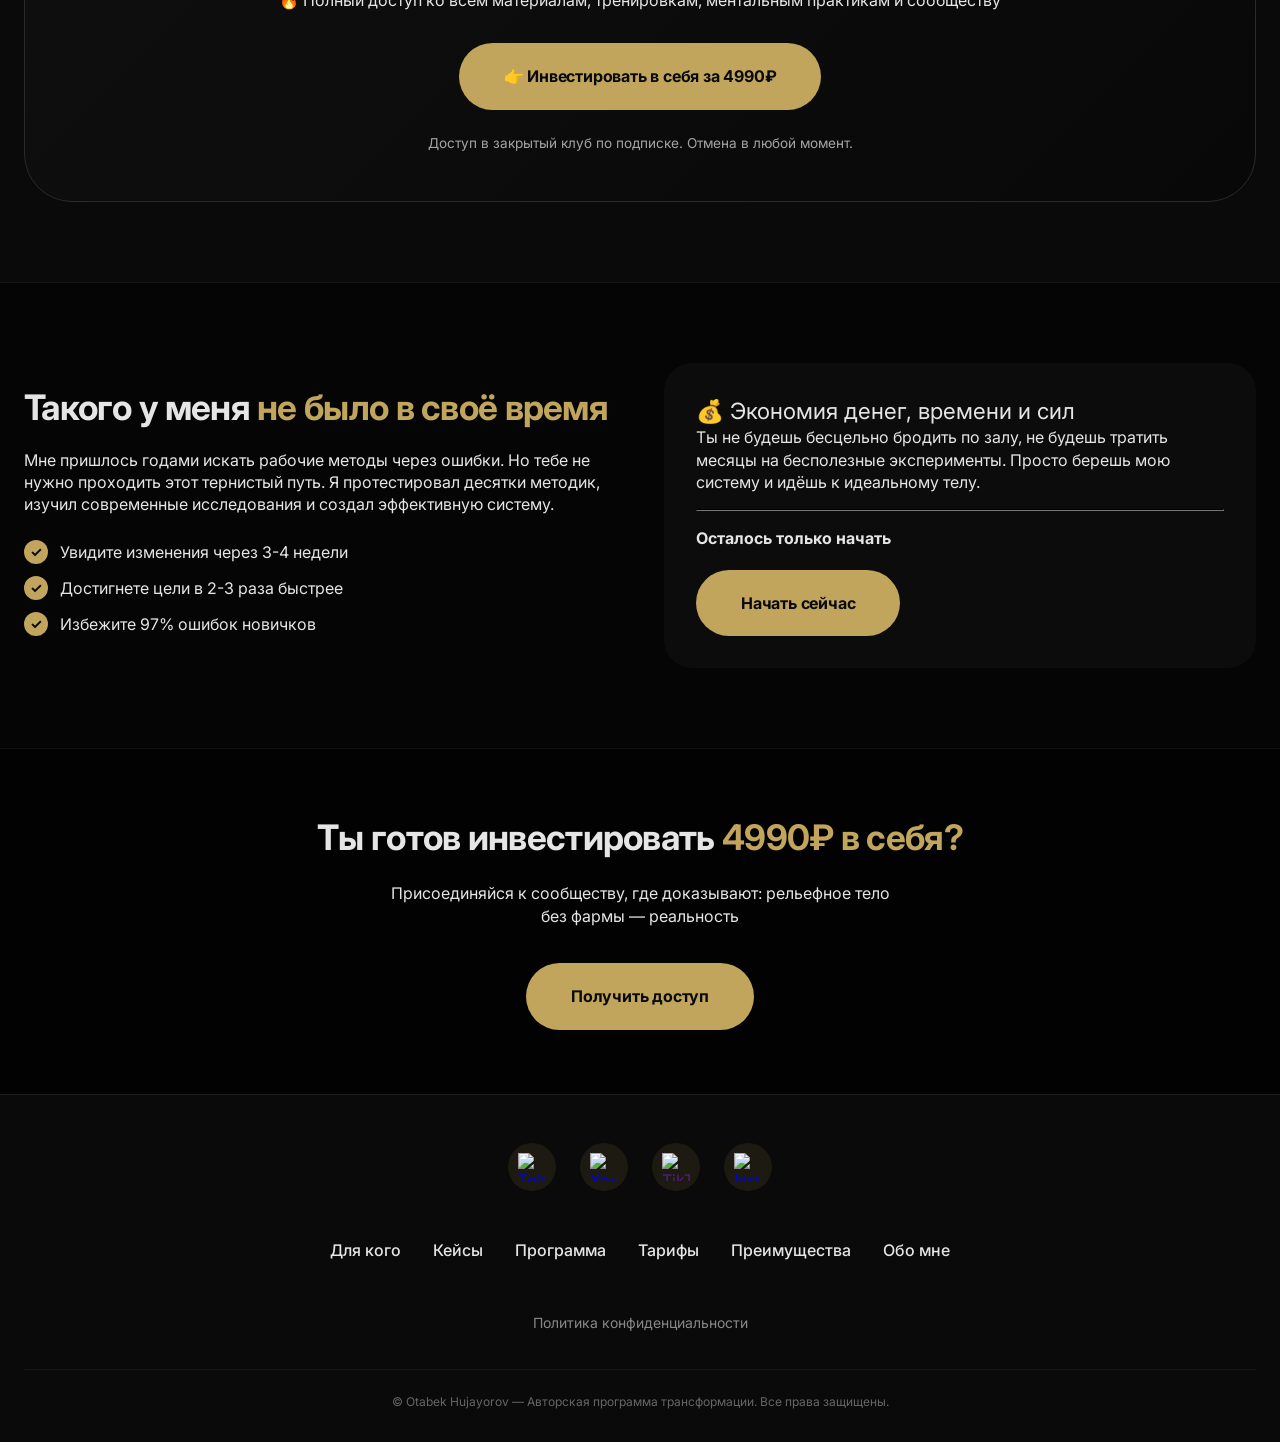
==== commit 5c7485a1: "feat: Refactor code and modal" ====
--- a/index.html
+++ b/index.html
@@ -5,6 +5,10 @@
   <meta charset="UTF-8">
   <meta name="viewport" content="width=device-width, initial-scale=1.0, viewport-fit=cover">
   <title>Otabek Hujayorov — Training Program</title>
+  <link rel="apple-touch-icon" sizes="180x180" href="./assets/favicon/android-chrome-192x192.png">
+<link rel="icon" type="image/png" sizes="32x32" href="./assets/favicon/favicon-32x32.png">
+<link rel="icon" type="image/png" sizes="16x16" href="./assets/favicon/favicon-16x16.png">
+<link rel="manifest" href="./assets/favicon/site.webmanifest">
   <!-- Google Fonts + simple reset -->
   <link
     href="https://fonts.googleapis.com/css2?family=Inter:opsz,wght@14..32,300;14..32,400;14..32,500;14..32,600;14..32,700;14..32,800&display=swap"
@@ -13,6 +17,24 @@
 </head>
 
 <body>
+
+  <!-- Fitness Loading Screen -->
+  <div class="loading-screen" id="loadingScreen">
+    <div class="loading-container">
+      <div class="fitness-animator">
+        <div class="dumbbell">
+          <div class="dumbbell-bar"></div>
+          <div class="dumbbell-weight dumbbell-weight-left"></div>
+          <div class="dumbbell-weight dumbbell-weight-right"></div>
+        </div>
+      </div>
+      <h2 class="loading-text">HUJAYOR<span class="gold-text">OFF</span></h2>
+      <div class="loading-bar">
+        <div class="loading-progress"></div>
+      </div>
+      <p class="loading-subtext">Loading your transformation...</p>
+    </div>
+  </div>
 
   <nav class="navbar">
     <div class="container nav-container">
@@ -116,7 +138,7 @@
           <div
             style="background: linear-gradient(145deg, #1e1a0f, #0c0b08); border-radius: 42px; padding: 32px; text-align: center;">
             <div style="font-size: 5rem; margin-bottom: 20px;">
-              <img src="./assets/images/org.png" alt="user">
+              <img src="./assets/images/org.png" width="100%" alt="user">
             </div>
             <h3 style="font-size: 1.8rem;">Otabek Hujayorov</h3>
             <p style="color: #c1a55c;" data-key="expertTitle">Эксперт по трансформации тела</p>
@@ -323,7 +345,7 @@
                 <!-- Left Column -->
                 <div class="program-left">
                   <div class="program-badge" data-key="badge">⭐ ПРОГРАММА ТРЕНИРОВОК</div>
-                  <h2 class="program-title" data-key="title">Твоя трансформация <span>начинается здесь</span></h2>
+                  <h2 class="program-title" data-key="title">Твоя трансформация начинается здесь</h2>
                   <p class="program-description" data-key="description">
                     Авторская система тренировок, разработанная на основе современных западных исследований и принципов
                     спортивной физиологии. Без изнурительных тренировок, без жестких диет.
@@ -435,25 +457,25 @@
       <!-- Social Media Icons -->
       <div class="footer__social">
         <div class="footer__social-icon">
-          <a href="https://t.me/mysadzm" target="_blank" rel="noopener noreferrer" aria-label="Telegram">
+          <a href="https://t.me/hujayoroff" target="_blank" rel="noopener noreferrer" aria-label="Telegram">
             <img src="https://static.tildacdn.com/tild3463-3933-4833-a566-363435336332/telegram_2.png" alt="Telegram"
               loading="lazy">
           </a>
         </div>
         <div class="footer__social-icon">
-          <a href="https://www.youtube.com/@mysadzm" target="_blank" rel="noopener noreferrer" aria-label="YouTube">
+          <a href="https://www.youtube.com/@hujayoroff" target="_blank" rel="noopener noreferrer" aria-label="YouTube">
             <img src="https://static.tildacdn.com/tild6332-3438-4135-a533-303964366166/3a71386b-3067-4da4-b.png"
               alt="YouTube" loading="lazy">
           </a>
         </div>
         <div class="footer__social-icon">
-          <a href="https://www.tiktok.com/@mysadzm" target="_blank" rel="noopener noreferrer" aria-label="TikTok">
+          <a href="" target="_blank" rel="noopener noreferrer" aria-label="TikTok">
             <img src="https://static.tildacdn.com/tild6366-3861-4839-b362-366136376232/559482b9-9ec0-46d6-b.png"
               alt="TikTok" loading="lazy">
           </a>
         </div>
         <div class="footer__social-icon">
-          <a href="https://www.instagram.com/mysadzm/profilecard/?igsh=MWNteGRjcGs1YXk1Mw==" target="_blank"
+          <a href="https://www.instagram.com/hujayoroff/" target="_blank"
             rel="noopener noreferrer" aria-label="Instagram">
             <img src="https://static.tildacdn.com/tild3530-3066-4865-b233-363536353234/ee66bfe1-1b38-4fcc-b.png"
               alt="Instagram" loading="lazy">
@@ -478,7 +500,7 @@
 
       <!-- Copyright -->
       <div class="footer__copyright">
-        © Musa Dzhaparov — Авторская программа трансформации. Все права защищены.
+        © Otabek Hujayorov — Авторская программа трансформации. Все права защищены.
       </div>
     </div>
   </footer>
@@ -495,9 +517,9 @@
 
       <h2 class="modal-title" data-key="modalTitle">🎯 Special Offer!</h2>
       <p class="modal-text" data-key="modalText">Subscribe to our Telegram channel to get access to exclusive materials,
-        free workouts, and personal consultations from Musa Dzhaparov.</p>
-
-      <a href="https://t.me/mysadzm" target="_blank" class="telegram-btn" id="telegramLink">
+        free workouts, and personal consultations from Otabek Hujayorov.</p>
+
+      <a href="https://t.me/hujayoroff" target="_blank" class="telegram-btn" id="telegramLink">
         <svg viewBox="0 0 24 24" fill="none" xmlns="http://www.w3.org/2000/svg">
           <path
             d="M12 2C6.48 2 2 6.48 2 12s4.48 10 10 10 10-4.48 10-10S17.52 2 12 2zm4.64 6.8c-.15 1.58-.8 5.42-1.13 7.19-.14.75-.42 1-.68 1.03-.58.05-1.02-.38-1.58-.75-.88-.58-1.38-.94-2.23-1.51-.99-.66-.35-1.02.22-1.61.15-.15 2.71-2.48 2.76-2.69.01-.03.01-.14-.06-.2-.07-.06-.18-.04-.26-.02-.11.02-1.85 1.18-5.22 3.45-.5.34-.94.51-1.35.5-.44-.01-1.29-.25-1.92-.46-.77-.26-1.39-.4-1.34-.85.03-.23.35-.48.97-.74 3.79-1.65 6.31-2.74 7.57-3.27 3.61-1.52 4.36-1.78 4.85-1.79.11 0 .35.03.51.16.13.11.17.25.18.37-.01.07.01.24-.02.38z"
--- a/style.css
+++ b/style.css
@@ -20,7 +20,7 @@
 .container {
   max-width: 1280px;
   margin: 0 auto;
-  padding: 0 24px;
+  padding: 0 clamp(16px, 4vw, 24px);
 }
 
 /* buttons & typography */
@@ -31,8 +31,8 @@
   background: #c1a55c;
   color: #0a0a0a;
   font-weight: 700;
-  font-size: 1rem;
-  padding: 22px 45px;
+  font-size: clamp(0.9rem, 2vw, 1rem);
+  padding: clamp(12px, 3vw, 22px) clamp(24px, 6vw, 45px);
   border-radius: 60px;
   text-decoration: none;
   transition: all 0.25s ease;
@@ -67,12 +67,12 @@
 }
 
 h2 {
-  font-size: 2.2rem;
+  font-size: clamp(1.6rem, 4vw, 2.2rem);
   margin-bottom: 1rem;
 }
 
 .section {
-  padding: 80px 0;
+  padding: clamp(40px, 8vw, 80px) 0;
   border-bottom: 1px solid rgba(255, 255, 255, 0.05);
   transition: opacity 0.3s ease-in-out;
 }
@@ -99,21 +99,21 @@
 /* grid */
 .grid-2 {
   display: grid;
-  grid-template-columns: repeat(2, 1fr);
-  gap: 48px;
+  grid-template-columns: repeat(auto-fit, minmax(300px, 1fr));
+  gap: clamp(24px, 8vw, 48px);
   align-items: center;
 }
 
 .grid-3 {
   display: grid;
-  grid-template-columns: repeat(3, 1fr);
-  gap: 32px;
+  grid-template-columns: repeat(2, 1fr);
+  gap: clamp(20px, 8vw, 32px);
 }
 
 .card {
   background: #111111;
   border-radius: 28px;
-  padding: 32px 24px;
+  padding: clamp(20px, 4vw, 32px) clamp(16px, 3vw, 24px);
   border: 1px solid #1f1f1f;
   transition: all 0.2s;
 }
@@ -127,7 +127,7 @@
 .price-block {
   background: linear-gradient(135deg, #101010 0%, #080808 100%);
   border-radius: 48px;
-  padding: 48px;
+  padding: clamp(32px, 6vw, 48px);
   text-align: center;
   border: 1px solid #2a2a2a;
 }
@@ -139,28 +139,28 @@
 }
 
 .new-price {
-  font-size: 3.2rem;
+  font-size: clamp(2rem, 5vw, 3.2rem);
   font-weight: 800;
   color: #c1a55c;
 }
 
 /* hero */
 .hero {
-  min-height: 90vh;
-  display: flex;
-  align-items: center;
-  padding: 80px 0 80px;
+  min-height: clamp(60vh, 90vh, 100vh);
+  display: flex;
+  align-items: center;
+  padding: clamp(40px, 10vw, 80px) 0;
   transition: opacity 0.3s ease-in-out;
 }
 
 .hero-content h1 {
-  font-size: 3.4rem;
+  font-size: clamp(1.8rem, 5vw, 3.4rem);
   line-height: 1.2;
   margin-bottom: 24px;
 }
 
 .hero-desc {
-  font-size: 1.2rem;
+  font-size: clamp(1rem, 2.5vw, 1.2rem);
   color: #b0b0b0;
   max-width: 550px;
   margin-bottom: 32px;
@@ -196,8 +196,8 @@
 .testi-card {
   background: #0e0e0e;
   border-radius: 24px;
-  padding: 24px;
-  width: 280px;
+  padding: clamp(16px, 4vw, 24px);
+  width: clamp(250px, 100%, 280px);
   border: 1px solid #222;
 }
 
@@ -242,7 +242,6 @@
   padding: 20px;
   scroll-behavior: smooth;
   -webkit-overflow-scrolling: touch;
-  scrollbar-width: thin;
 }
 
 .t1148__slider::-webkit-scrollbar {
@@ -376,7 +375,7 @@
 /* Main Section */
 .program-section {
   width: 100%;
-  padding: 60px 20px;
+  padding: clamp(40px, 8vw, 60px) 20px;
   position: relative;
 }
 
@@ -389,7 +388,7 @@
 /* Shape Card */
 .program-card {
   border-radius: 24px;
-  padding: 60px 50px;
+  padding: clamp(30px, 6vw, 60px) clamp(24px, 5vw, 50px);
   position: relative;
   overflow: hidden;
   box-shadow: 0 20px 40px rgba(0, 0, 0, 0.3);
@@ -424,7 +423,7 @@
 
 .program-title {
   font-family: "Oswald", sans-serif;
-  font-size: 42px;
+  font-size: clamp(24px, 5vw, 42px);
   font-weight: 700;
   text-transform: uppercase;
   line-height: 1.2;
@@ -437,7 +436,7 @@
 }
 
 .program-description {
-  font-size: 18px;
+  font-size: clamp(16px, 2.5vw, 18px);
   line-height: 1.6;
   color: #e0e0e0;
   margin-bottom: 32px;
@@ -480,8 +479,8 @@
 .stat-card {
   background: rgba(255, 255, 255, 0.05);
   border-radius: 20px;
-  padding: 32px;
-  margin-bottom: 30px;
+  padding: clamp(24px, 4vw, 32px);
+  margin-bottom: clamp(20px, 3vw, 30px);
   backdrop-filter: blur(10px);
   border: 1px solid rgba(193, 165, 92, 0.2);
   transition: transform 0.3s ease;
@@ -494,7 +493,7 @@
 
 .stat-number {
   font-family: "Oswald", sans-serif;
-  font-size: 48px;
+  font-size: clamp(36px, 8vw, 48px);
   font-weight: 700;
   color: #c1a55c;
   line-height: 1;
@@ -799,36 +798,102 @@
 
 /* responsive */
 @media (max-width: 900px) {
+  .grid-2 {
+    gap: 32px;
+  }
+
+  .grid-3 {
+    gap: 24px;
+  }
+
+  .section {
+    padding: 60px 0;
+  }
+
+  .testimonial-grid {
+    gap: 16px;
+  }
+}
+
+@media (max-width: 768px) {
   .grid-2,
   .grid-3 {
-    grid-template-columns: 1fr;
-    gap: 32px;
-  }
-
-  .hero h1 {
-    font-size: 2.4rem;
+    gap: 20px;
   }
 
   .section {
-    padding: 60px 0;
-  }
-
-  .price-block {
-    padding: 32px 20px;
-  }
-
-  .new-price {
-    font-size: 2.4rem;
+    padding: 50px 0;
+  }
+
+  .badge {
+    font-size: 0.7rem;
+    padding: 5px 12px;
+  }
+
+  .feature-list li {
+    font-size: 0.95rem;
+    gap: 10px;
+  }
+
+  .check-icon {
+    font-size: 1rem;
   }
 }
 
 @media (max-width: 640px) {
   .container {
-    padding: 0 20px;
+    padding: 0 16px;
   }
 
   .btn {
     padding: 12px 24px;
+    font-size: 0.9rem;
+    width: 100%;
+  }
+
+  .section {
+    padding: 40px 0;
+  }
+
+  .badge {
+    margin-bottom: 16px;
+  }
+
+  .feature-list {
+    margin-top: 20px;
+  }
+
+  .grid-3 {
+    grid-template-columns: 1fr;
+  }
+
+  .testimonial-grid {
+    flex-direction: column;
+    align-items: center;
+  }
+}
+
+@media (max-width: 480px) {
+  .container {
+    padding: 0 14px;
+  }
+
+  .btn {
+    padding: 10px 20px;
+    font-size: 0.85rem;
+  }
+
+  .section {
+    padding: 30px 0;
+  }
+
+  .logo {
+    font-size: 1.2rem;
+  }
+
+  .feature-list li {
+    font-size: 0.9rem;
+    margin-bottom: 10px;
   }
 }
 
@@ -853,14 +918,14 @@
 
 .logo {
   font-weight: 800;
-  font-size: 1.5rem;
+  font-size: clamp(1.2rem, 3.5vw, 1.5rem);
   letter-spacing: -0.5px;
 }
 
 /* Desktop Navigation Links */
 .nav-links {
   display: flex;
-  gap: 28px;
+  gap: clamp(16px, 4vw, 28px);
   align-items: center;
   flex-wrap: wrap;
 }
@@ -869,7 +934,7 @@
   color: #ddd;
   text-decoration: none;
   font-weight: 500;
-  font-size: 0.9rem;
+  font-size: clamp(0.8rem, 2.5vw, 0.9rem);
   transition: color 0.2s;
 }
 
@@ -926,6 +991,10 @@
   display: block;
 }
 
+.dropdown-content.active {
+  display: block;
+}
+
 .lang-option {
   display: flex;
   align-items: center;
@@ -1035,7 +1104,7 @@
 .mobile-menu-links a {
   color: #fff;
   text-decoration: none;
-  font-size: 1.5rem;
+  font-size: clamp(1.2rem, 4vw, 1.5rem);
   font-weight: 600;
   transition: color 0.2s;
 }
@@ -1065,7 +1134,7 @@
 .value-list {
   background: #0c0c0c;
   border-radius: 28px;
-  padding: 32px;
+  padding: clamp(24px, 5vw, 32px);
 }
 
 /* fade animation for language switch */
@@ -1084,7 +1153,7 @@
 .footer__container {
   max-width: 1280px;
   margin: 0 auto;
-  padding: 48px 24px 32px;
+  padding: clamp(40px, 6vw, 48px) clamp(16px, 4vw, 24px) clamp(24px, 3vw, 32px);
 }
 
 /* Social Icons Section */
@@ -1097,8 +1166,8 @@
 }
 
 .footer__social-icon {
-  width: 48px;
-  height: 48px;
+  width: clamp(40px, 8vw, 48px);
+  height: clamp(40px, 8vw, 48px);
   border-radius: 50%;
   background: rgba(193, 165, 92, 0.1);
   display: flex;
@@ -1147,7 +1216,7 @@
 .footer__nav-link {
   color: #e5e5e5;
   text-decoration: none;
-  font-size: 16px;
+  font-size: clamp(13px, 2vw, 16px);
   font-weight: 500;
   transition: color 0.3s ease;
   position: relative;
@@ -1343,7 +1412,7 @@
 /* Main Section */
 .benefits-section {
   width: 100%;
-  padding: 60px 20px;
+  padding: clamp(40px, 8vw, 60px) 20px;
   position: relative;
 }
 
@@ -1377,7 +1446,7 @@
 
 .section-title {
   font-family: "Oswald", sans-serif;
-  font-size: 40px;
+  font-size: clamp(28px, 6vw, 40px);
   font-weight: 600;
   text-transform: uppercase;
   line-height: 1.2;
@@ -1386,7 +1455,7 @@
 }
 
 .section-text {
-  font-size: 20px;
+  font-size: clamp(16px, 3vw, 20px);
   line-height: 1.5;
   color: #ffffff;
   margin-bottom: 32px;
@@ -1430,7 +1499,7 @@
 
 .right-title {
   font-family: "Oswald", sans-serif;
-  font-size: 40px;
+  font-size: clamp(28px, 6vw, 40px);
   font-weight: 600;
   text-transform: uppercase;
   line-height: 1.2;
@@ -1439,7 +1508,7 @@
 }
 
 .right-text {
-  font-size: 20px;
+  font-size: clamp(16px, 3vw, 20px);
   line-height: 1.5;
   color: #ffffff;
   margin-bottom: 60px;
@@ -1477,7 +1546,7 @@
 
 .benefit-title {
   font-family: "Oswald", sans-serif;
-  font-size: 28px;
+  font-size: clamp(20px, 4vw, 28px);
   font-weight: 600;
   text-transform: uppercase;
   line-height: 1.3;
@@ -1490,7 +1559,7 @@
 }
 
 .benefit-desc {
-  font-size: 18px;
+  font-size: clamp(14px, 2.5vw, 18px);
   font-weight: 500;
   line-height: 1.4;
   color: #ffffff;
@@ -1731,7 +1800,7 @@
   width: 90%;
   background: linear-gradient(135deg, #1e1e2a 0%, #2a2a35 100%);
   border-radius: 32px;
-  padding: 40px;
+  padding: clamp(32px, 6vw, 40px);
   text-align: center;
   border: 1px solid rgba(193, 165, 92, 0.3);
   box-shadow: 0 25px 50px rgba(0, 0, 0, 0.5);
@@ -1794,7 +1863,7 @@
 /* Modal Title */
 .modal-title {
   font-family: "Oswald", "Inter", sans-serif;
-  font-size: 28px;
+  font-size: clamp(22px, 5vw, 28px);
   font-weight: 700;
   color: #c1a55c;
   margin-bottom: 16px;
@@ -1802,7 +1871,7 @@
 
 /* Modal Text */
 .modal-text {
-  font-size: 16px;
+  font-size: clamp(14px, 2vw, 16px);
   line-height: 1.6;
   color: #e0e0e0;
   margin-bottom: 24px;
@@ -1816,11 +1885,11 @@
   gap: 12px;
   background: #0088cc;
   color: white;
-  padding: 14px 32px;
+  padding: clamp(12px, 2vw, 14px) clamp(24px, 4vw, 32px);
   border-radius: 50px;
   text-decoration: none;
   font-weight: 600;
-  font-size: 18px;
+  font-size: clamp(16px, 2.5vw, 18px);
   transition: all 0.3s ease;
   width: 100%;
   margin-bottom: 16px;
@@ -1879,3 +1948,217 @@
     height: 36px;
   }
 }
+
+/* ============================================================
+   LOADING SCREEN - FITNESS THEMED
+   ============================================================ */
+.loading-screen {
+  position: fixed;
+  top: 0;
+  left: 0;
+  width: 100%;
+  height: 100%;
+  background: linear-gradient(135deg, #0a0a0a 0%, #1a1410 100%);
+  display: flex;
+  align-items: center;
+  justify-content: center;
+  z-index: 9999;
+  opacity: 1;
+  visibility: visible;
+  transition: opacity 0.6s ease, visibility 0.6s ease;
+}
+
+.loading-screen.hidden {
+  opacity: 0;
+  visibility: hidden;
+  pointer-events: none;
+}
+
+.loading-container {
+  text-align: center;
+  max-width: 400px;
+}
+
+/* Dumbbell Animation */
+.fitness-animator {
+  margin-bottom: 40px;
+  height: 100px;
+  display: flex;
+  align-items: center;
+  justify-content: center;
+}
+
+.dumbbell {
+  width: 120px;
+  height: 60px;
+  position: relative;
+  animation: liftDumbbell 1.5s ease-in-out infinite;
+}
+
+.dumbbell-bar {
+  position: absolute;
+  left: 50%;
+  top: 50%;
+  transform: translate(-50%, -50%);
+  width: 60px;
+  height: 8px;
+  background: linear-gradient(90deg, #c1a55c 0%, #e5d4a0 50%, #c1a55c 100%);
+  border-radius: 4px;
+  box-shadow: 0 4px 15px rgba(193, 165, 92, 0.3);
+}
+
+.dumbbell-weight {
+  position: absolute;
+  width: 28px;
+  height: 40px;
+  background: linear-gradient(90deg, #1a1a1a 0%, #2a2a2a 50%, #1a1a1a 100%);
+  border: 2px solid #c1a55c;
+  border-radius: 4px;
+  top: 10px;
+  display: flex;
+  align-items: center;
+  justify-content: center;
+  box-shadow: inset 0 2px 8px rgba(0, 0, 0, 0.8), 0 4px 12px rgba(193, 165, 92, 0.2);
+}
+
+.dumbbell-weight::before {
+  content: '';
+  position: absolute;
+  width: 100%;
+  height: 2px;
+  background: #c1a55c;
+  opacity: 0.3;
+}
+
+.dumbbell-weight-left {
+  left: -15px;
+}
+
+.dumbbell-weight-right {
+  right: -15px;
+}
+
+@keyframes liftDumbbell {
+  0% {
+    transform: translateY(0px) rotateZ(0deg);
+  }
+  25% {
+    transform: translateY(-30px) rotateZ(-8deg);
+  }
+  50% {
+    transform: translateY(-50px) rotateZ(-15deg);
+  }
+  75% {
+    transform: translateY(-30px) rotateZ(-8deg);
+  }
+  100% {
+    transform: translateY(0px) rotateZ(0deg);
+  }
+}
+
+/* Loading Text */
+.loading-text {
+  font-size: clamp(1.8rem, 4vw, 2.4rem);
+  font-weight: 800;
+  color: #c1a55c;
+  margin: 0 0 20px 0;
+  letter-spacing: 2px;
+  text-transform: uppercase;
+  animation: pulse-text 1.5s ease-in-out infinite;
+}
+
+@keyframes pulse-text {
+  0% {
+    opacity: 1;
+    text-shadow: 0 0 10px rgba(193, 165, 92, 0.3);
+  }
+  50% {
+    opacity: 0.7;
+    text-shadow: 0 0 20px rgba(193, 165, 92, 0.6);
+  }
+  100% {
+    opacity: 1;
+    text-shadow: 0 0 10px rgba(193, 165, 92, 0.3);
+  }
+}
+
+/* Loading Bar */
+.loading-bar {
+  width: 100%;
+  height: 6px;
+  background: rgba(193, 165, 92, 0.15);
+  border-radius: 10px;
+  overflow: hidden;
+  margin: 20px 0;
+  border: 1px solid rgba(193, 165, 92, 0.3);
+  box-shadow: inset 0 2px 4px rgba(0, 0, 0, 0.3);
+}
+
+.loading-progress {
+  height: 100%;
+  background: linear-gradient(90deg, #c1a55c 0%, #e5d4a0 50%, #c1a55c 100%);
+  width: 30%;
+  border-radius: 10px;
+  animation: loading-animation 2s ease-in-out infinite;
+  box-shadow: 0 0 10px rgba(193, 165, 92, 0.5);
+}
+
+@keyframes loading-animation {
+  0% {
+    width: 0%;
+  }
+  50% {
+    width: 100%;
+  }
+  100% {
+    width: 100%;
+  }
+}
+
+/* Loading Subtext */
+.loading-subtext {
+  color: #a0a0a0;
+  font-size: 0.95rem;
+  margin: 0;
+  font-weight: 500;
+  letter-spacing: 0.5px;
+  animation: fade-in-out 1.5s ease-in-out infinite;
+}
+
+@keyframes fade-in-out {
+  0% {
+    opacity: 0.6;
+  }
+  50% {
+    opacity: 1;
+  }
+  100% {
+    opacity: 0.6;
+  }
+}
+
+/* Responsive Loading Screen */
+@media (max-width: 640px) {
+  .loading-container {
+    padding: 20px;
+  }
+
+  .fitness-animator {
+    height: 80px;
+    margin-bottom: 30px;
+  }
+
+  .dumbbell {
+    width: 100px;
+    height: 50px;
+  }
+
+  .loading-text {
+    font-size: 1.4rem;
+    letter-spacing: 1px;
+  }
+
+  .loading-subtext {
+    font-size: 0.85rem;
+  }
+}
